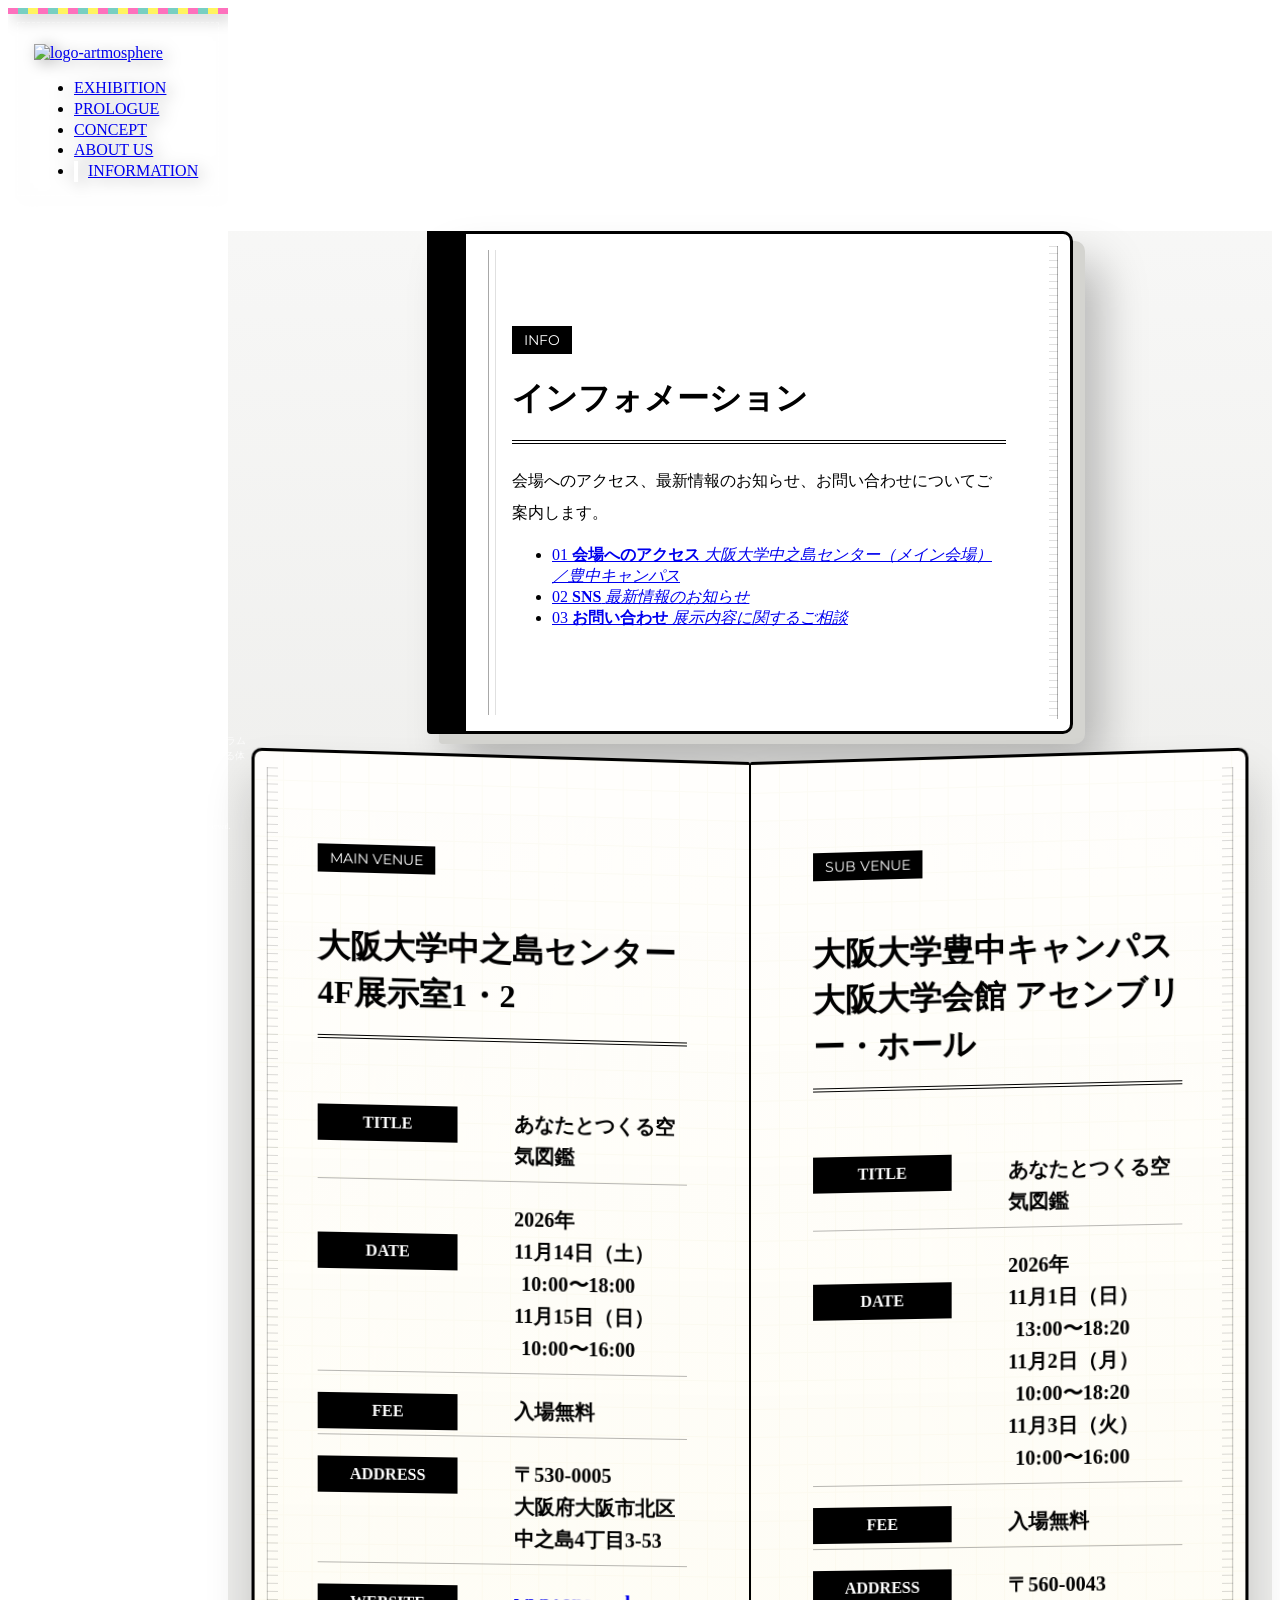
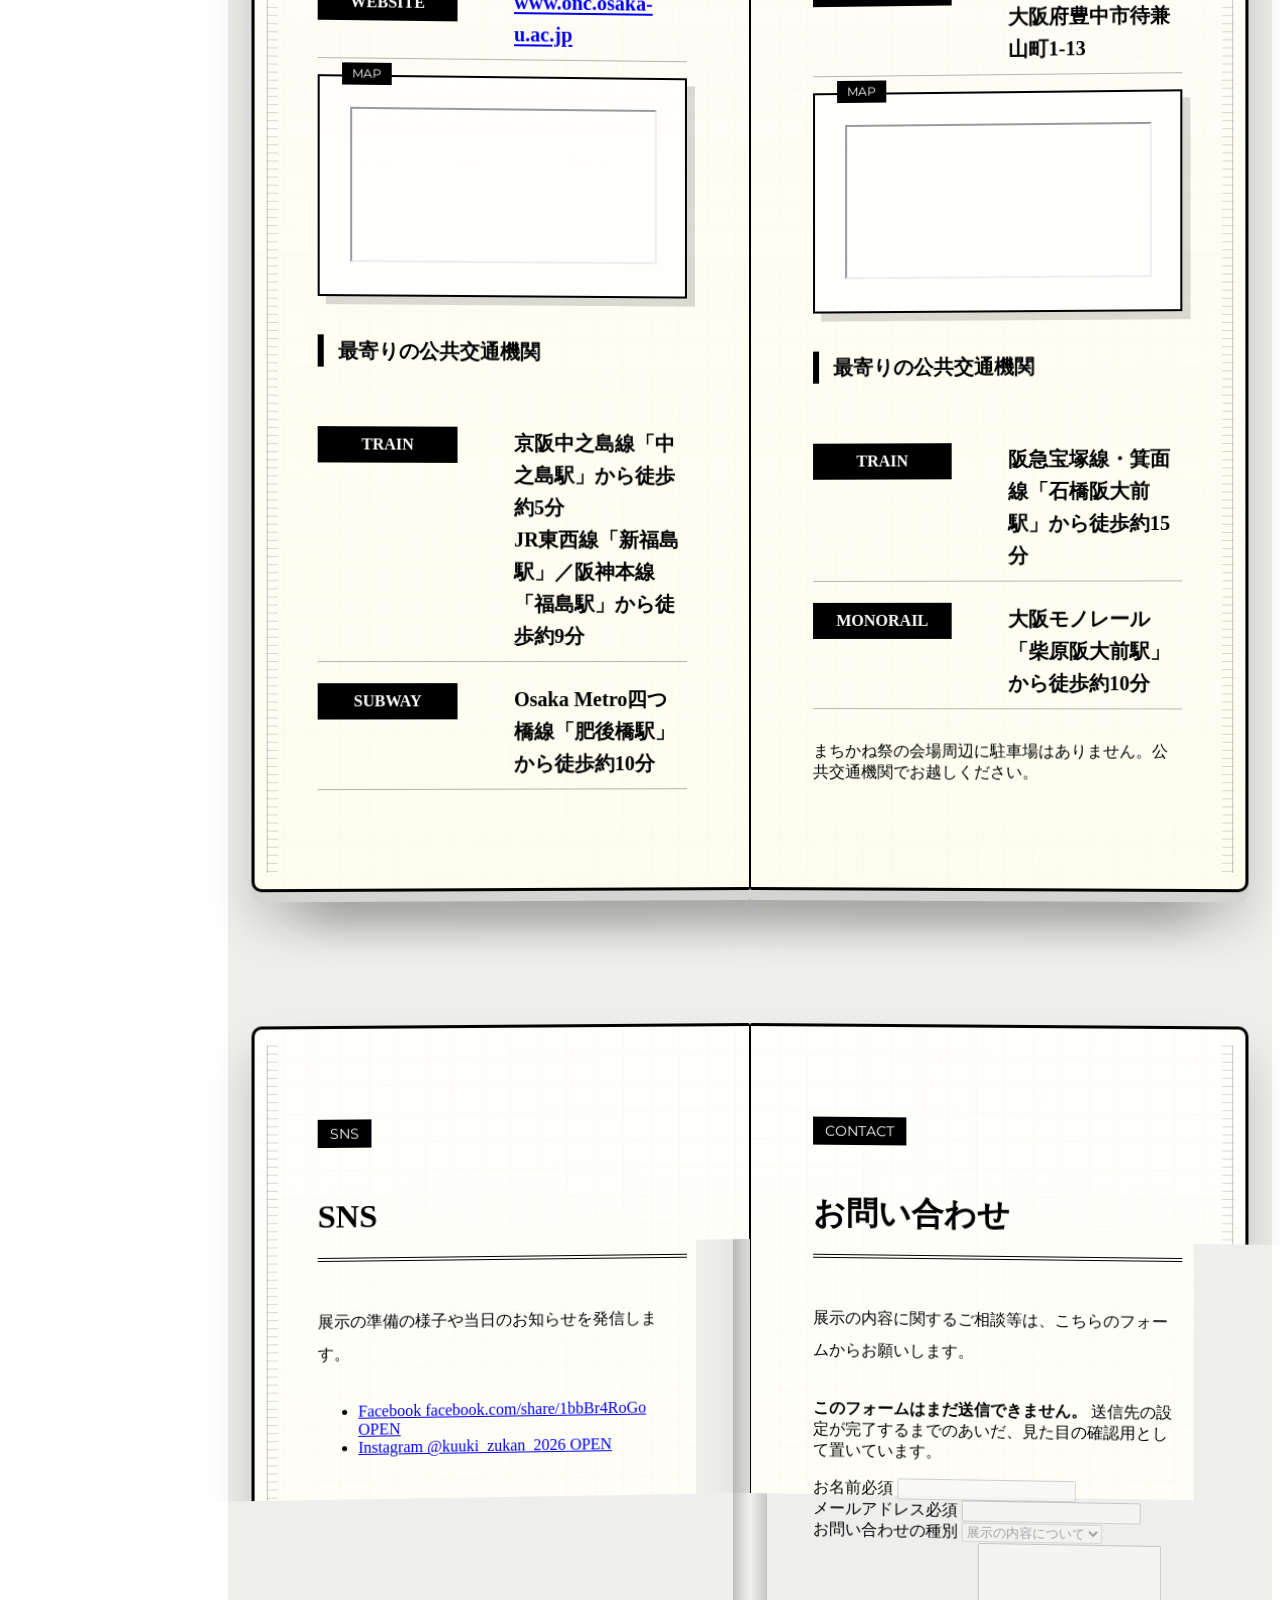
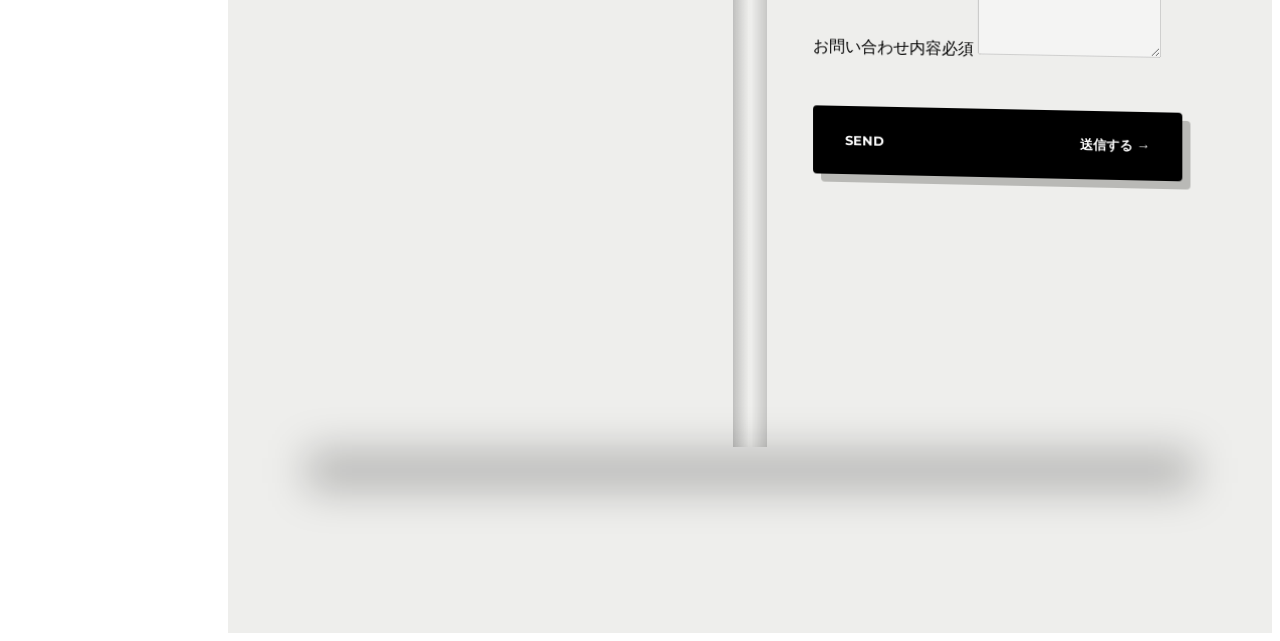
==== info.html @ 4d1f0ad1 "Update exhibition info and responsive layout" ====
<!DOCTYPE html>

<html>

    <head>
        <meta charset = "UTF-8">
        <title> あなたとつくる空気図鑑-インフォメーション-</title>
        <meta name = "description" content = "グループ型企画支援『「空気」を観る体験の創造』で開催する展示会「あなたとつくる空気図鑑」告知用HPのインフォメーションページです。会場へのアクセス、SNS、お問い合わせをご案内します。">
        <meta name = "viewport" content = "width=device-width">
        <link href = "./css/common.css" rel = "stylesheet">
        <link href = "./css/book.css" rel = "stylesheet">
        <link href = "./css/info.css" rel = "stylesheet">
        <link rel = "preconnect" href = "https://fonts.googleapis.com">
        <link rel = "preconnect" href = "https://fonts.gstatic.com" crossorigin>
        <link href = "https://fonts.googleapis.com/css2?family=Montserrat:wght@700&display=swap" rel = "stylesheet">
    </head>

    <body>
        <header class = "header">
            <div class = "header-inner">
                <a class = "header-logo" href = "./index.html">
                    <img src = "./images/common/logo.png" alt = "logo-artmosphere">
                </a>
                <div class = "header-menu">
                    <nav class = "menu">
                        <ul>
                            <li><a href = "./index.html#exhibition">EXHIBITION</a></li>
                            <li><a href = "./index.html#prologue">PROLOGUE</a></li>
                            <li><a href = "./index.html#concept">CONCEPT</a></li>
                            <li><a href = "./index.html#about">ABOUT US</a></li>
                            <li><a href = "./info.html" aria-current = "page">INFORMATION</a></li>
                        </ul>
                    </nav>
                </div>
            </div>
        </header>
        <main class = "main has-open-book">
            <div class = "info-cover" id = "info">
                <div class = "book-page info-cover-page">
                    <p class = "page-label">INFO</p>
                    <h1 class = "book-heading">インフォメーション</h1>
                    <p class = "book-text">会場へのアクセス、最新情報のお知らせ、お問い合わせについてご案内します。</p>
                    <ul class = "info-index">
                        <li>
                            <a href = "#venue-nakanoshima">
                                <span class = "info-index-label">01</span>
                                <strong>会場へのアクセス</strong>
                                <em>大阪大学中之島センター（メイン会場）／豊中キャンパス</em>
                            </a>
                        </li>
                        <li>
                            <a href = "#sns">
                                <span class = "info-index-label">02</span>
                                <strong>SNS</strong>
                                <em>最新情報のお知らせ</em>
                            </a>
                        </li>
                        <li>
                            <a href = "#contact">
                                <span class = "info-index-label">03</span>
                                <strong>お問い合わせ</strong>
                                <em>展示内容に関するご相談</em>
                            </a>
                        </li>
                    </ul>
                </div>
            </div>
            <section class = "open-book-sequence info-book" aria-label = "展示会のインフォメーション">
                <article class = "book-spread venue-spread">
                    <div class = "spread-page spread-page-left venue-page" id = "venue-nakanoshima">
                        <p class = "page-label">MAIN VENUE</p>
                        <h3 class = "book-heading">大阪大学中之島センター 4F展示室1・2</h3>
                        <dl class = "spec-list spec-list-wide">
                            <div>
                                <dt>TITLE</dt>
                                <dd>あなたとつくる空気図鑑</dd>
                            </div>
                            <div>
                                <dt>DATE</dt>
                                <dd><span class = "date-label">2026年<br>11月14日（土）</span><span class = "date-time">10:00〜18:00</span><br>
                                    <span class = "date-label">11月15日（日）</span><span class = "date-time">10:00〜16:00</span></dd>
                            </div>
                            <div>
                                <dt>FEE</dt>
                                <dd>入場無料</dd>
                            </div>
                            <div>
                                <dt>ADDRESS</dt>
                                <dd>〒530-0005<br>大阪府大阪市北区中之島4丁目3-53</dd>
                            </div>
                            <div>
                                <dt>WEBSITE</dt>
                                <dd><a class = "text-link" href = "https://www.onc.osaka-u.ac.jp" target = "_blank" rel = "noopener noreferrer">www.onc.osaka-u.ac.jp</a></dd>
                            </div>
                        </dl>
                        <div class = "book-card access-map" data-tag = "MAP">
                            <iframe
                                src = "https://www.google.com/maps?q=%E5%A4%A7%E9%98%AA%E5%A4%A7%E5%AD%A6%E4%B8%AD%E4%B9%8B%E5%B3%B6%E3%82%BB%E3%83%B3%E3%82%BF%E3%83%BC&output=embed"
                                title = "大阪大学中之島センターの地図"
                                loading = "lazy"
                                referrerpolicy = "no-referrer-when-downgrade"
                                allowfullscreen>
                            </iframe>
                        </div>
                        <h4 class = "book-subheading">最寄りの公共交通機関</h4>
                        <dl class = "spec-list spec-list-wide">
                            <div>
                                <dt>TRAIN</dt>
                                <dd>京阪中之島線「中之島駅」から徒歩約5分<br>
                                    JR東西線「新福島駅」／阪神本線「福島駅」から徒歩約9分</dd>
                            </div>
                            <div>
                                <dt>SUBWAY</dt>
                                <dd>Osaka Metro四つ橋線「肥後橋駅」から徒歩約10分</dd>
                            </div>
                        </dl>
                    </div>

                    <div class = "spread-page spread-page-right venue-page" id = "venue-toyonaka">
                        <p class = "page-label">SUB VENUE</p>
                        <h3 class = "book-heading">大阪大学豊中キャンパス 大阪大学会館 アセンブリー・ホール</h3>
                        <dl class = "spec-list spec-list-wide">
                            <div>
                                <dt>TITLE</dt>
                                <dd>あなたとつくる空気図鑑</dd>
                            </div>
                            <div>
                                <dt>DATE</dt>
                                <dd><span class = "date-label">2026年 <br> 11月1日（日）</span><span class = "date-time">13:00〜18:20</span><br>
                                    <span class = "date-label">11月2日（月）</span><span class = "date-time">10:00〜18:20</span><br>
                                    <span class = "date-label">11月3日（火）</span><span class = "date-time">10:00〜16:00</span></dd>
                            </div>
                            <div>
                                <dt>FEE</dt>
                                <dd>入場無料</dd>
                            </div>
                            <div>
                                <dt>ADDRESS</dt>
                                <dd>〒560-0043<br>大阪府豊中市待兼山町1-13</dd>
                            </div>
                        </dl>
                        <div class = "book-card access-map" data-tag = "MAP">
                            <iframe
                                src = "https://www.google.com/maps?q=%E5%A4%A7%E9%98%AA%E5%A4%A7%E5%AD%A6%E4%BC%9A%E9%A4%A8&ll=34.8066827,135.4523604&z=21&output=embed"
                                title = "大阪大学会館の地図"
                                loading = "lazy"
                                referrerpolicy = "no-referrer-when-downgrade"
                                allowfullscreen>
                            </iframe>
                        </div>
                        <h4 class = "book-subheading">最寄りの公共交通機関</h4>
                        <dl class = "spec-list spec-list-wide">
                            <div>
                                <dt>TRAIN</dt>
                                <dd>阪急宝塚線・箕面線「石橋阪大前駅」から徒歩約15分</dd>
                            </div>
                            <div>
                                <dt>MONORAIL</dt>
                                <dd>大阪モノレール「柴原阪大前駅」から徒歩約10分</dd>
                            </div>
                        </dl>
                        <p class = "access-note">まちかね祭の会場周辺に駐車場はありません。公共交通機関でお越しください。</p>
                    </div>
                </article>

                <article class = "book-spread contact-spread">
                    <div class = "spread-page spread-page-left" id = "sns">
                        <p class = "page-label">SNS</p>
                        <h2 class = "book-heading">SNS</h2>
                        <p class = "book-text">展示の準備の様子や当日のお知らせを発信します。</p>
                        <ul class = "sns-list">
                            <li>
                                <a class = "sns-card" href = "https://www.facebook.com/share/1bbBr4RoGo/?mibextid=wwXIfr" target = "_blank" rel = "noopener noreferrer">
                                    <span class = "sns-card-name">Facebook</span>
                                    <span class = "sns-card-handle">facebook.com/share/1bbBr4RoGo</span>
                                    <span class = "sns-card-state">OPEN</span>
                                </a>
                            </li>
                            <li>
                                <a class = "sns-card" href = "https://www.instagram.com/kuuki_zukan_2026?igsi=MXE4MHdqaWxiYTlwOA==" target = "_blank" rel = "noopener noreferrer">
                                    <span class = "sns-card-name">Instagram</span>
                                    <span class = "sns-card-handle">@kuuki_zukan_2026</span>
                                    <span class = "sns-card-state">OPEN</span>
                                </a>
                            </li>
                        </ul>
                    </div>

                    <div class = "spread-page spread-page-right" id = "contact">
                        <p class = "page-label">CONTACT</p>
                        <h2 class = "book-heading">お問い合わせ</h2>
                        <p class = "book-text">展示の内容に関するご相談等は、こちらのフォームからお願いします。</p>

                        <!-- TODO: 送信先が決まったら
                             (1) <form> に action="送信先URL" method="post" を追加
                             (2) 下の .form-notice と button の disabled を削除
                             Google フォーム／Formspree などの外部サービスを使えば、
                             サーバーを用意しなくても送信できるようになります。 -->
                        <p class = "form-notice">
                            <strong>このフォームはまだ送信できません。</strong>
                            送信先の設定が完了するまでのあいだ、見た目の確認用として置いています。
                        </p>

                        <form class = "contact-form">
                            <div class = "form-row">
                                <label for = "contact-name">お名前<span class = "form-required">必須</span></label>
                                <input id = "contact-name" name = "name" type = "text" autocomplete = "name" required disabled>
                            </div>
                            <div class = "form-row">
                                <label for = "contact-email">メールアドレス<span class = "form-required">必須</span></label>
                                <input id = "contact-email" name = "email" type = "email" autocomplete = "email" required disabled>
                            </div>
                            <div class = "form-row">
                                <label for = "contact-topic">お問い合わせの種別</label>
                                <select id = "contact-topic" name = "topic" disabled>
                                    <option value = "exhibition">展示の内容について</option>
                                    <option value = "press">取材・掲載について</option>
                                    <option value = "other">その他</option>
                                </select>
                            </div>
                            <div class = "form-row">
                                <label for = "contact-body">お問い合わせ内容<span class = "form-required">必須</span></label>
                                <textarea id = "contact-body" name = "body" rows = "7" required disabled></textarea>
                            </div>
                            <button class = "stamp-link form-submit" type = "submit" disabled>
                                <span>SEND</span>
                                <strong>送信する</strong>
                            </button>
                        </form>
                    </div>
                </article>
            </section>
        </main>
        <footer class = "footer">
            <p class = "footer-about-us">主催：<br>大阪大学超域イノベーション博士課程プログラム2026年度グループ型企画支援『「空気」を観る体験の創造』<br>共催：<br>大阪大学中之島芸術センター</p>
            <p class = "copyright"><small>Copyright &copy; 2026 あなたとつくる空気図鑑 All rights reserved.</small></p>
        </footer>
    </body>

</html>
---- css/book.css ----
@charset "utf-8";

/* ==========================================================
   book.css — サイト共通レイアウト・デザインシステム

   「本を1ページずつめくる」というトップページの世界観を
   全ページで共有するための土台。

   読み込み順は必ず   common.css → book.css → 各ページ個別CSS
   （個別CSSでここの値を上書きできるようにするため）
   ========================================================== */

:root {
  --ink: #000000;
  --paper: #ffffff;
  --shade: #d4d4d0;
  --shade-strong: #b9b9b6;
  --sidebar-width: 220px;
  /* 栞の切り欠き（V字）の深さと、栞の先端を床から浮かせる高さ */
  --ribbon-notch: 26px;
  --ribbon-gap: 20px;
}

/* ==========================================================
   1. header — 左端に垂れ下がる「栞」に変換

   上辺は本の天から出ているので切らず、下端だけ栞特有の V字に切る。
   clip-path は box-shadow も切り落とすため、影は
   形に追従する filter: drop-shadow() で付ける。
   ========================================================== */

.header {
  top: 0;
  right: auto;
  bottom: var(--ribbon-gap);
  width: var(--sidebar-width);
  clip-path: polygon(
    0 0,
    100% 0,
    100% 100%,
    50% calc(100% - var(--ribbon-notch)),
    0 100%
  );
  filter: drop-shadow(5px 3px 8px rgba(0, 0, 0, 0.34));
}

/* 天面のストライプ（ポスターの配色を引く） */
.header::after {
  content: "";
  position: absolute;
  top: 0;
  left: 0;
  right: 0;
  height: 6px;
  background-image: repeating-linear-gradient(
    90deg,
    #fd71bd 0 10px,
    #78cfc2 10px 20px,
    #fff45f 20px 30px
  );
}

/* 栞に刷られた破線の枠。下辺は切り欠きに掛からない位置で止める */
.header::before {
  content: "";
  position: absolute;
  top: 14px;
  right: 9px;
  bottom: calc(var(--ribbon-notch) + 12px);
  left: 9px;
  border: 1px dashed rgba(255, 255, 255, 0.3);
  pointer-events: none;
}

.header-inner {
  width: 100%;
  height: 100%;
  margin-left: 0;
  margin-right: 0;
  padding: 36px 26px;
  flex-direction: column;
  justify-content: flex-start;
  align-items: flex-start;
  gap: 44px;
}

.header-logo {
  width: 164px;
}

.header-menu,
.menu,
.menu ul {
  width: 100%;
}

.menu ul {
  flex-direction: column;
  gap: 28px;
}

.menu ul li {
  margin-left: 0;
  margin-right: 0;
}

.menu ul li a {
  display: block;
  line-height: 1.3;
}

/* 現在表示中のページを示す */
.menu ul li a[aria-current="page"] {
  padding-left: 10px;
  border-left: 4px solid var(--paper);
}

/* ==========================================================
   2. main — 本を置いた机の面
   ========================================================== */

.main {
  --book-width: min(760px, calc(100% - 88px));
  margin-left: var(--sidebar-width);
  padding-top: 0;
  padding-bottom: 56px;
  background-color: #eeeeec;
  background-image:
    linear-gradient(rgba(255, 255, 255, 0.72), rgba(238, 238, 236, 0.9)),
    url(../images/index/bg_index.png);
  background-repeat: no-repeat;
  background-position: top center;
  background-size: cover;
  background-attachment: fixed;
}

/* ==========================================================
   3. footer — サイドバー下部に溶け込ませる
   ========================================================== */

/* 栞の内側、V字の切り欠きより上に収める */
.footer {
  position: fixed;
  left: 0;
  bottom: var(--ribbon-gap);
  z-index: 11;
  width: var(--sidebar-width);
  margin-left: 0;
  padding: 0 26px calc(var(--ribbon-notch) + 12px);
  align-items: flex-start;
  color: rgba(255, 255, 255, 0.78);
  background-color: transparent;
  text-align: left;
}

.footer-about-us {
  margin-top: 0;
  font-size: 9.5px;
  line-height: 1.55;
}

.copyright {
  margin-top: 12px;
  font-size: 9px;
  line-height: 1.5;
}

/* ==========================================================
   4. .book-page — 本の1ページを表す基本パネル
      左に背表紙、右に紙の重なり、下に影。
      縦に並べると1冊の本に見えるよう -3px で継いでいく。
   ========================================================== */

.book-page {
  width: var(--book-width);
  margin: -3px auto 0;
  padding: 78px 64px 86px 82px;
  position: relative;
  background-color: var(--paper);
  background-image:
    linear-gradient(90deg, var(--ink) 0 36px, rgba(255, 255, 255, 0.82) 36px 52px, transparent 52px),
    linear-gradient(rgba(255, 255, 255, 0.78), rgba(255, 255, 255, 0.84)),
    url(../images/index/bg_index.png);
  background-repeat: no-repeat;
  background-position: left top, center, center;
  background-size: auto, cover, cover;
  border: 3px solid var(--ink);
  border-radius: 0 10px 10px 4px;
  box-shadow:
    12px 10px 0 var(--shade),
    28px 32px 46px rgba(0, 0, 0, 0.26);
}

/* 背表紙側の折り目 */
.book-page::before {
  content: "";
  position: absolute;
  top: 16px;
  bottom: 16px;
  left: 58px;
  width: 1px;
  background-color: rgba(0, 0, 0, 0.34);
  box-shadow: 7px 0 0 rgba(0, 0, 0, 0.12);
}

/* 小口（右端の紙の重なり） */
.book-page::after {
  content: "";
  position: absolute;
  top: 12px;
  right: 12px;
  bottom: 12px;
  width: 8px;
  border-right: 1px solid rgba(0, 0, 0, 0.3);
  background-image: repeating-linear-gradient(
    to bottom,
    rgba(0, 0, 0, 0.12) 0,
    rgba(0, 0, 0, 0.12) 1px,
    transparent 1px,
    transparent 7px
  );
}

/* 中身を背表紙・小口より前面に */
.book-page > * {
  position: relative;
  z-index: 1;
}

/* ==========================================================
   5. .book-spread — 開いた本の見開き
      1ページは表紙と同じ幅・高さの基準にし、見開き全体は2ページ分。
   ========================================================== */

@media (min-width: 901px) {
  .main.has-open-book {
    --book-width: min(760px, calc((100vw - var(--sidebar-width) - 72px) / 2));
  }
}

.open-book-sequence {
  padding: 28px 24px 118px;
  display: grid;
  gap: 132px;
  perspective: 1800px;
}

.book-spread {
  width: fit-content;
  min-height: max(640px, calc(100svh - 28px));
  margin: 0 auto;
  position: relative;
  display: grid;
  grid-template-columns: var(--book-width) var(--book-width);
  transform-style: preserve-3d;
}

/* 綴じ目 */
.book-spread::before {
  content: "";
  position: absolute;
  top: 12px;
  bottom: 12px;
  left: 50%;
  z-index: 3;
  width: 34px;
  pointer-events: none;
  background-image:
    linear-gradient(to right, rgba(0, 0, 0, 0.2), transparent 46%),
    linear-gradient(to left, rgba(0, 0, 0, 0.16), transparent 46%),
    linear-gradient(to right, rgba(255, 255, 255, 0.1), transparent 50%);
  transform: translateX(-50%);
}

/* 本全体の落ち影 */
.book-spread::after {
  content: "";
  position: absolute;
  right: 22px;
  bottom: -28px;
  left: 22px;
  z-index: -1;
  height: 34px;
  background-color: rgba(0, 0, 0, 0.28);
  filter: blur(22px);
  transform: scaleX(0.94);
}

.spread-page {
  min-height: max(640px, calc(100svh - 28px));
  padding: 76px 62px 82px;
  position: relative;
  overflow: hidden;
  display: flex;
  flex-direction: column;
  background-color: var(--spread-paper, #fdfcef);
  background-image:
    linear-gradient(rgba(255, 255, 255, 0.8), rgba(253, 252, 239, 0.86)),
    linear-gradient(to right, var(--spread-grid, #f1eac6) 1px, transparent 1px),
    linear-gradient(to bottom, var(--spread-grid, #f1eac6) 1px, transparent 1px);
  background-size: 100% 100%, 28px 28px, 28px 28px;
  border: 3px solid var(--ink);
  box-shadow:
    0 10px 0 var(--shade),
    0 30px 46px rgba(0, 0, 0, 0.18);
}

.spread-page > * {
  position: relative;
  z-index: 1;
}

.spread-page-left {
  border-right-width: 1px;
  border-radius: 10px 2px 2px 10px;
  transform-origin: right center;
  transform: rotateY(2deg);
}

.spread-page-right {
  border-left-width: 1px;
  border-radius: 2px 10px 10px 2px;
  transform-origin: left center;
  transform: rotateY(-2deg);
}

.spread-page-left::after,
.spread-page-right::after {
  content: "";
  position: absolute;
  top: 16px;
  bottom: 16px;
  z-index: 0;
  width: 10px;
  pointer-events: none;
  background-image: repeating-linear-gradient(
    to bottom,
    rgba(0, 0, 0, 0.14) 0,
    rgba(0, 0, 0, 0.14) 1px,
    transparent 1px,
    transparent 8px
  );
}

.spread-page-left::after {
  left: 12px;
  border-left: 1px solid rgba(0, 0, 0, 0.22);
}

.spread-page-right::after {
  right: 12px;
  border-right: 1px solid rgba(0, 0, 0, 0.22);
}

@media (max-width: 1100px) {
  .book-spread {
    width: fit-content;
  }

  .spread-page {
    padding: 54px 38px 62px;
  }
}

@media (max-width: 900px) {
  .open-book-sequence {
    padding-top: 72px;
    gap: 88px;
  }

  .book-spread {
    width: var(--book-width);
    min-height: auto;
    grid-template-columns: minmax(0, 1fr);
  }

  .book-spread::before {
    display: none;
  }

  .spread-page {
    min-height: auto;
    padding: 44px 28px 54px;
    transform: none;
  }

  .spread-page-left {
    border-right-width: 3px;
    border-bottom-width: 1px;
    border-radius: 10px 10px 2px 2px;
  }

  .spread-page-right {
    border-top-width: 1px;
    border-left-width: 3px;
    border-radius: 2px 2px 10px 10px;
  }

  .spread-page-left::after,
  .spread-page-right::after {
    display: none;
  }
}

@media (max-width: 700px) {
  .open-book-sequence {
    padding: 58px 10px 76px;
    gap: 62px;
  }

  .book-spread {
    width: calc(100% - 20px);
  }

  .spread-page {
    padding: 46px 24px 52px 32px;
    box-shadow:
      8px 8px 0 var(--shade),
      18px 24px 34px rgba(0, 0, 0, 0.22);
  }
}

@media (max-width: 520px) {
  .open-book-sequence {
    padding-right: 6px;
    padding-left: 6px;
  }

  .book-spread {
    width: calc(100% - 10px);
  }

  .spread-page {
    padding: 42px 18px 48px 24px;
  }
}

/* ==========================================================
   6. ページ内で使い回す部品
   ========================================================== */

/* 黒帯の小ラベル（ENTRY 02 / CONCEPT など） */
.page-label {
  width: fit-content;
  margin-bottom: 18px;
  padding: 7px 12px;
  color: var(--paper);
  background-color: var(--ink);
  font-family: 'Montserrat', sans-serif;
  font-size: 14px;
  line-height: 1;
}

/* 二重罫線の大見出し */
.book-heading {
  padding-bottom: 18px;
  font-size: 32px;
  line-height: 1.45;
  border-bottom: 4px double var(--ink);
}

/* 中見出し */
.book-subheading {
  margin-top: 38px;
  padding-left: 14px;
  font-size: 20px;
  line-height: 1.6;
  border-left: 6px solid var(--ink);
}

/* 本文 */
.book-text {
  margin-top: 18px;
  line-height: 2;
}

/* 図鑑の「標本カード」風の白パネル。data-tag で見出しタグを付けられる */
.book-card {
  padding: 30px 30px 28px;
  position: relative;
  background-color: rgba(255, 255, 255, 0.82);
  border: 2px solid var(--ink);
  box-shadow: 8px 8px 0 rgba(0, 0, 0, 0.14);
}

.book-card[data-tag]::before {
  content: attr(data-tag);
  position: absolute;
  top: -14px;
  left: 22px;
  padding: 5px 10px;
  color: var(--paper);
  background-color: var(--ink);
  font-family: 'Montserrat', sans-serif;
  font-size: 12px;
  line-height: 1;
}

/* 本文中のリンク */
.text-link {
  text-decoration: underline;
  text-underline-offset: 3px;
  overflow-wrap: anywhere;
  transition: opacity 200ms ease;
}

.text-link:hover {
  opacity: 0.6;
}

/* 引用（図鑑の余白に書き添えた一節のイメージ） */
.book-quote {
  margin-top: 32px;
  padding: 26px 28px 24px 34px;
  background-color: rgba(255, 255, 255, 0.72);
  border-left: 6px solid var(--ink);
}

.book-quote p {
  font-size: 19px;
  line-height: 1.9;
  font-weight: bold;
}

.book-quote cite {
  margin-top: 14px;
  display: block;
  font-size: 13px;
  font-style: normal;
  color: rgba(0, 0, 0, 0.62);
}

/* 黒地のリンクボタン（ハードシャドウ付き） */
.stamp-link {
  width: 100%;
  margin: 48px 0 0;
  padding: 22px 30px;
  display: flex;
  justify-content: space-between;
  align-items: center;
  gap: 18px;
  color: var(--paper);
  background-color: var(--ink);
  border: 2px solid var(--ink);
  border-radius: 4px;
  box-shadow: 8px 8px 0 var(--shade-strong);
  transition: transform 300ms ease, box-shadow 300ms ease;
}

.stamp-link span {
  font-family: 'Montserrat', sans-serif;
  font-weight: bold;
  flex-shrink: 0;
}

.stamp-link strong {
  min-width: 0;
  line-height: 1.5;
}

.stamp-link strong::after {
  content: ' →';
}

.stamp-link:hover {
  transform: translateY(-6px);
  box-shadow: 12px 14px 0 var(--shade-strong);
}

/* 黒ラベル + 値 の定義リスト（日時・会場など） */
.spec-list {
  margin-top: 24px;
  display: grid;
  gap: 12px;
}

/* minmax(0, 1fr) にしないと、URL のような分割できない長い文字列で
   列が min-content まで広がり、画面から溢れる */
.spec-list div {
  display: grid;
  grid-template-columns: 82px minmax(0, 1fr);
  align-items: baseline;
  border-bottom: 1px solid rgba(0, 0, 0, 0.28);
}

/* 「モノレール」のようにラベルが長い場合の幅広版 */
.spec-list-wide div {
  grid-template-columns: 138px minmax(0, 1fr);
}

.spec-list dt {
  padding: 9px 10px;
  color: var(--paper);
  background-color: var(--ink);
  font-weight: bold;
  text-align: center;
}

.spec-list dd {
  padding: 9px 0 9px 16px;
  font-size: 20px;
  line-height: 1.6;
  font-weight: bold;
  overflow-wrap: break-word;
}

.date-label {
  display: inline-block;
  white-space: nowrap;
}

.date-time {
  display: inline-block;
  margin-left: 0.35em;
  white-space: nowrap;
}

/* ==========================================================
   6. レスポンシブ
      index.css と同じ 900 → 520 → 700 の順で記述する。
      （700 が最後にあるため、520 以下では 700 の値が優先される）
   ========================================================== */

@media (max-width: 900px) {
  .main {
    --book-width: min(640px, calc(100% - 48px));
  }

  .book-page {
    padding: 70px 46px 76px 68px;
  }

  .stamp-link {
    flex-direction: column;
    align-items: flex-start;
    gap: 10px;
    padding: 20px 24px;
  }
}

@media (max-width: 520px) {
  .main {
    --book-width: calc(100% - 32px);
  }

  .book-page {
    padding: 52px 24px 60px 54px;
  }

  .book-heading {
    font-size: 22px;
  }

  .book-subheading {
    margin-top: 30px;
    font-size: 17px;
  }

  .book-text {
    font-size: 15px;
  }

  .book-card {
    padding: 24px 20px 22px;
  }

  .book-quote {
    margin-top: 24px;
    padding: 20px 18px 18px 22px;
  }

  .book-quote p {
    font-size: 16px;
    line-height: 1.8;
  }

  .stamp-link {
    box-shadow: 6px 6px 0 var(--shade);
  }

  .spec-list div {
    grid-template-columns: 64px minmax(0, 1fr);
  }

  .spec-list-wide div {
    grid-template-columns: 92px minmax(0, 1fr);
  }

  .spec-list dt,
  .spec-list dd {
    font-size: 14px;
  }

  .spec-list dd {
    padding-left: 10px;
  }
}

@media (max-width: 700px) {
  /* 栞が細くなるので切り欠きも浅くする。
     --sidebar-width を上書きすれば header / footer / main の
     3 か所すべてに効く（それぞれ変数を参照しているため） */
  :root {
    --sidebar-width: 82px;
    --ribbon-notch: 15px;
    --ribbon-gap: 13px;
  }

  .header::before {
    top: 10px;
    right: 6px;
    left: 6px;
  }

  .header-inner {
    padding: 28px 10px;
    align-items: center;
    gap: 34px;
  }

  .header-logo {
    width: 64px;
  }

  .menu ul {
    align-items: flex-start;
    flex-wrap: nowrap;
    gap: 22px;
  }

  .menu ul li a {
    font-size: 9px;
    line-height: 1.2;
  }

  .menu ul li a[aria-current="page"] {
    padding-left: 5px;
    border-left-width: 2px;
  }

  .main {
    --book-width: calc(100% - 20px);
  }

  .footer {
    padding: 0 10px calc(var(--ribbon-notch) + 10px);
  }

  .footer-about-us {
    display: none;
  }

  .copyright {
    margin-top: 0;
    font-size: 9px;
  }

  .copyright small {
    display: none;
  }

  .copyright::before {
    content: "© 2026\A 空気図鑑";
    white-space: pre-line;
  }

  .book-page {
    padding: 48px 18px 56px 38px;
    border-left-width: 3px;
  }

  .book-page::before {
    left: 30px;
  }

  .book-heading {
    font-size: 20px;
  }

  .page-label {
    font-size: 12px;
  }

  .spec-list {
    gap: 10px;
  }
}

/* 幅は広いが縦が短いビューポート（小型ノートなど）では、
   栞の中でナビと footer が重なるので中身を詰める。
   サイドバーが 82px に細くなる 700px 以下には適用しない。 */
@media (min-width: 701px) and (max-height: 640px) {
  .header-inner {
    padding: 22px 26px;
    gap: 22px;
  }

  .header-logo {
    width: 122px;
  }

  .menu ul {
    gap: 17px;
  }

  .menu ul li a {
    font-size: 14px;
  }

  .footer-about-us {
    display: none;
  }
}
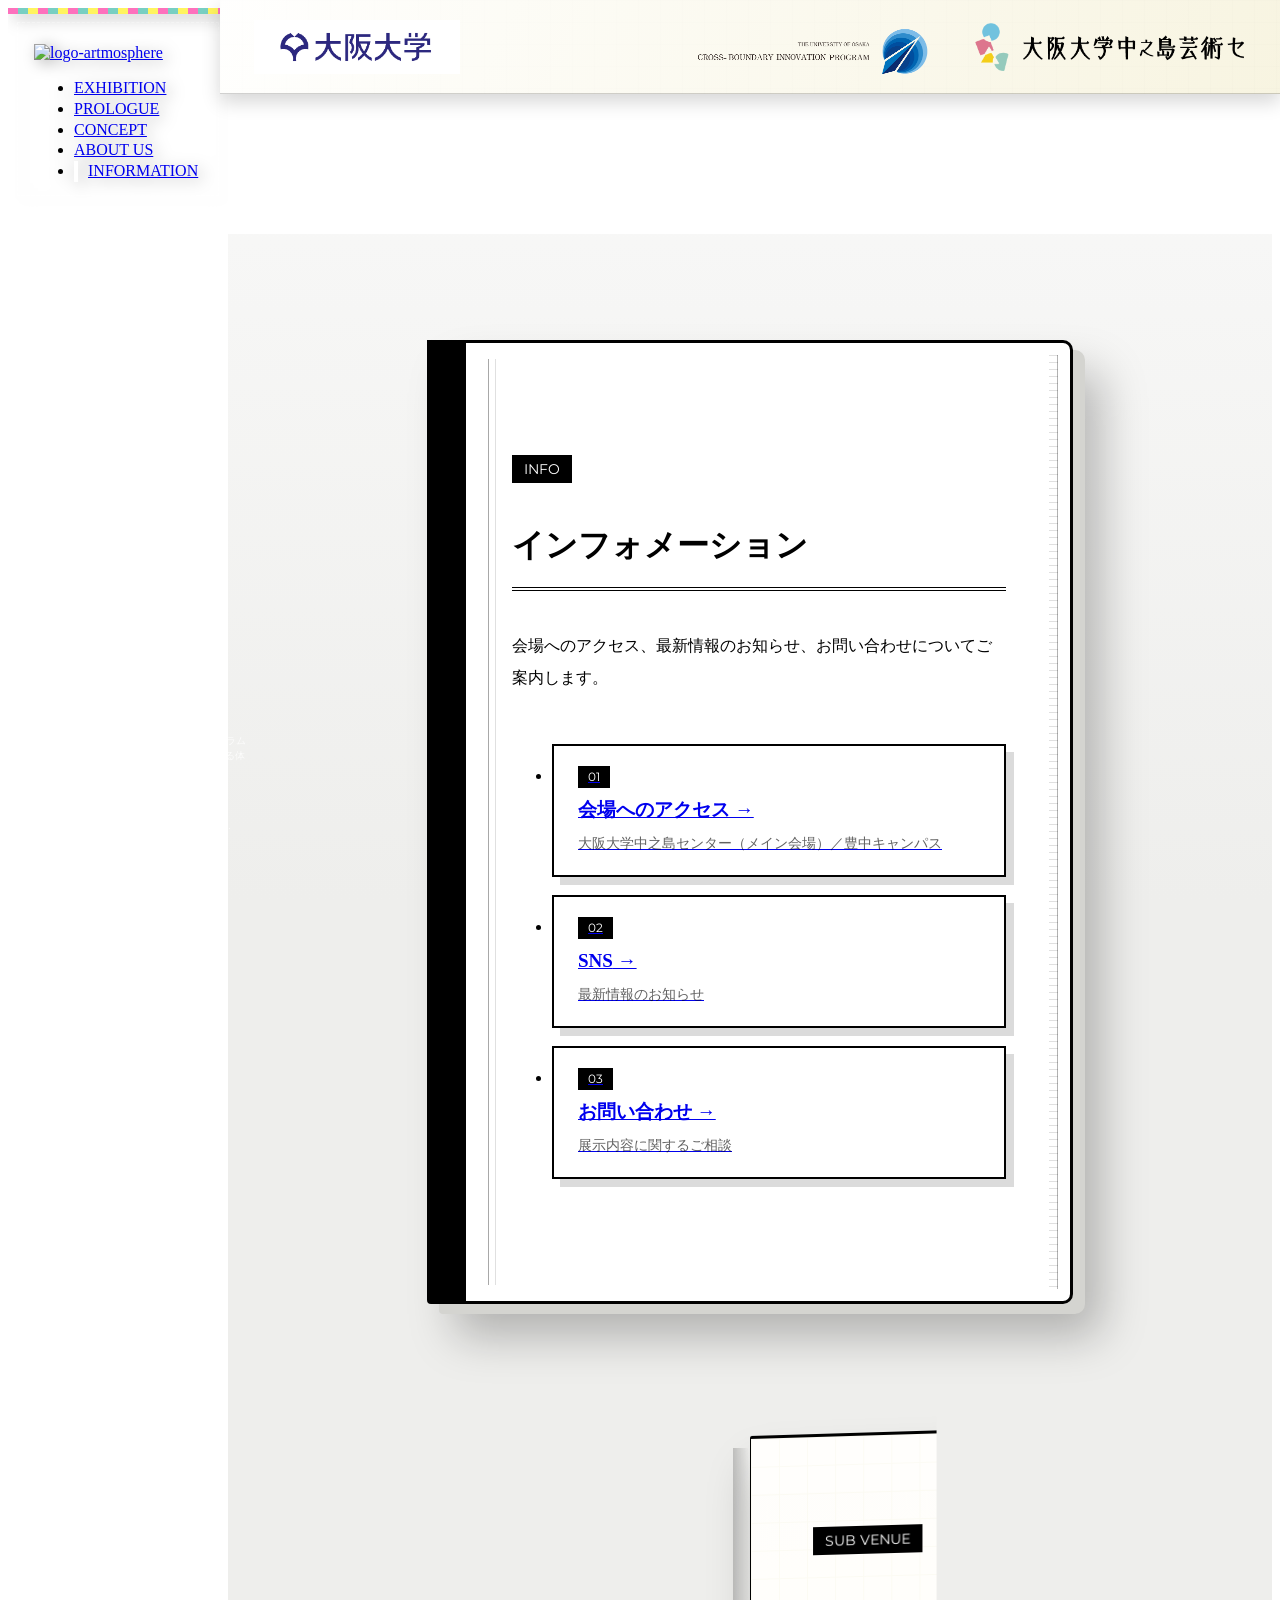
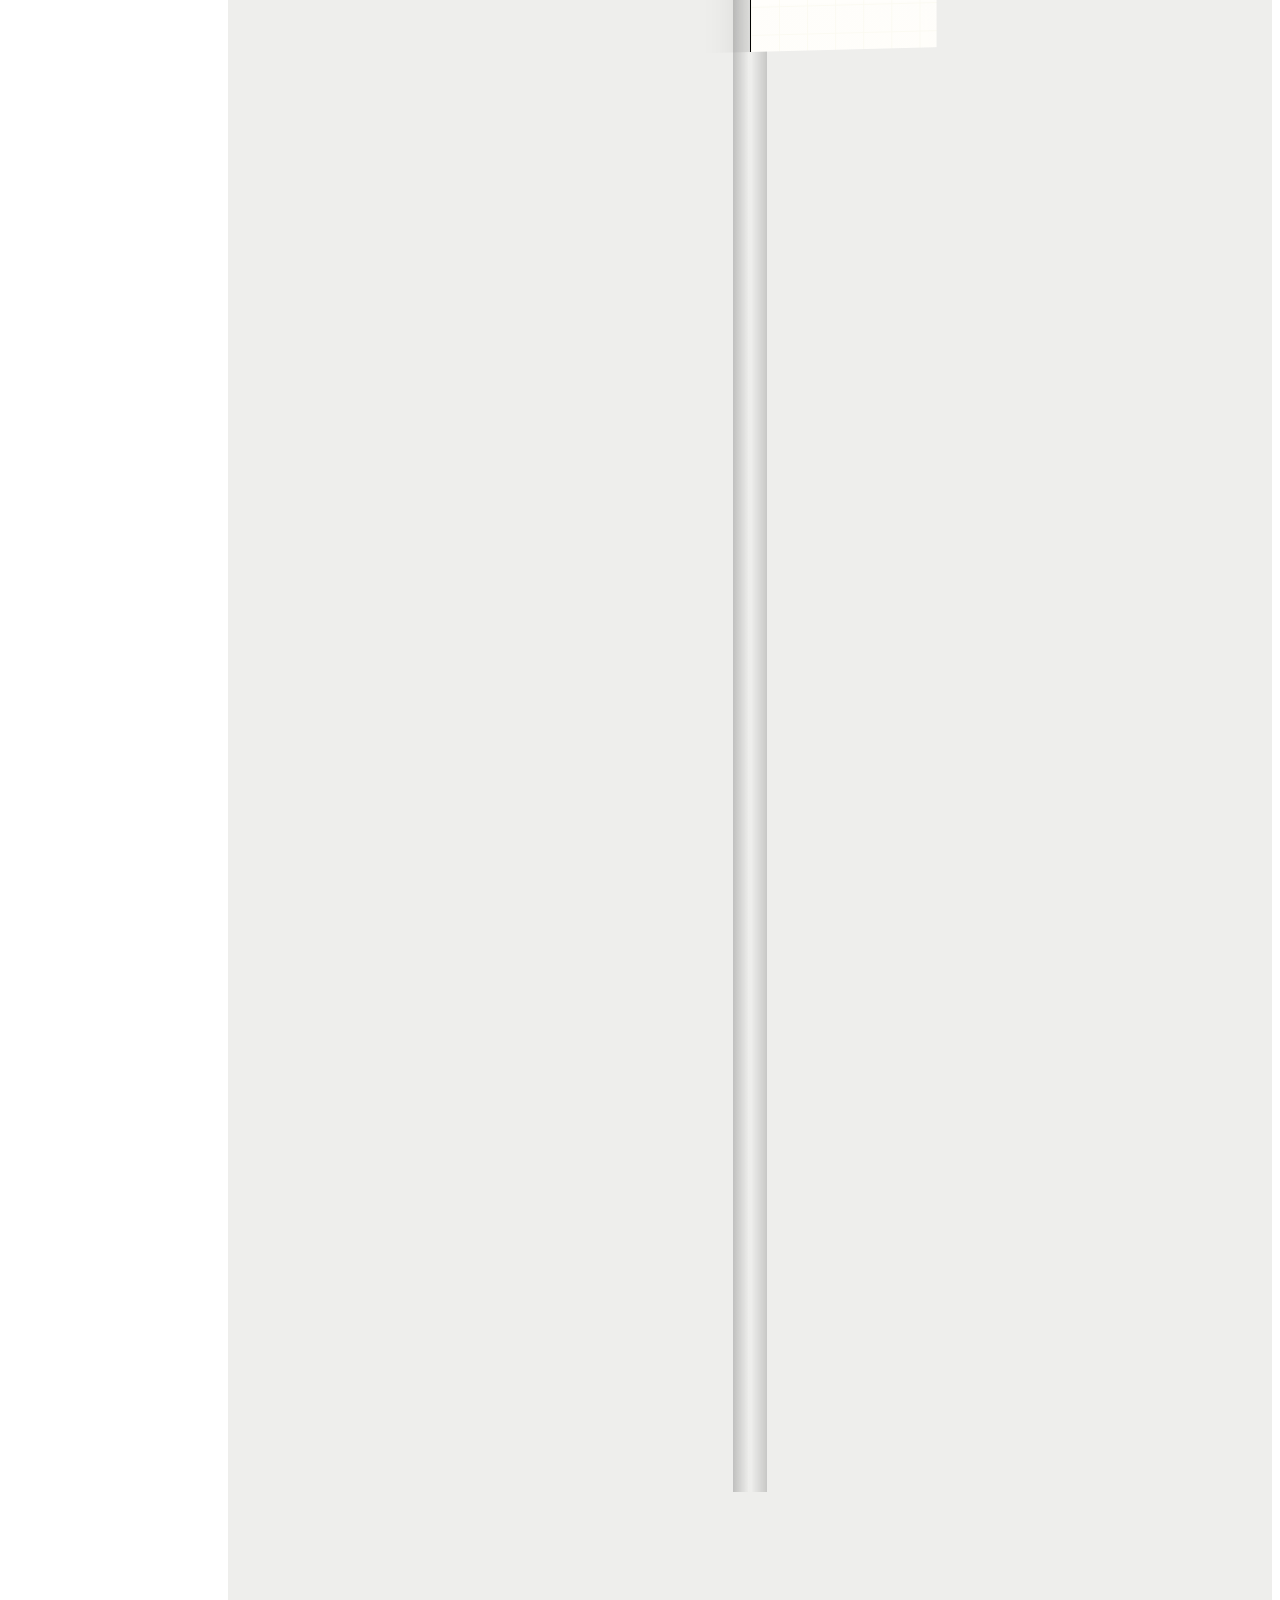
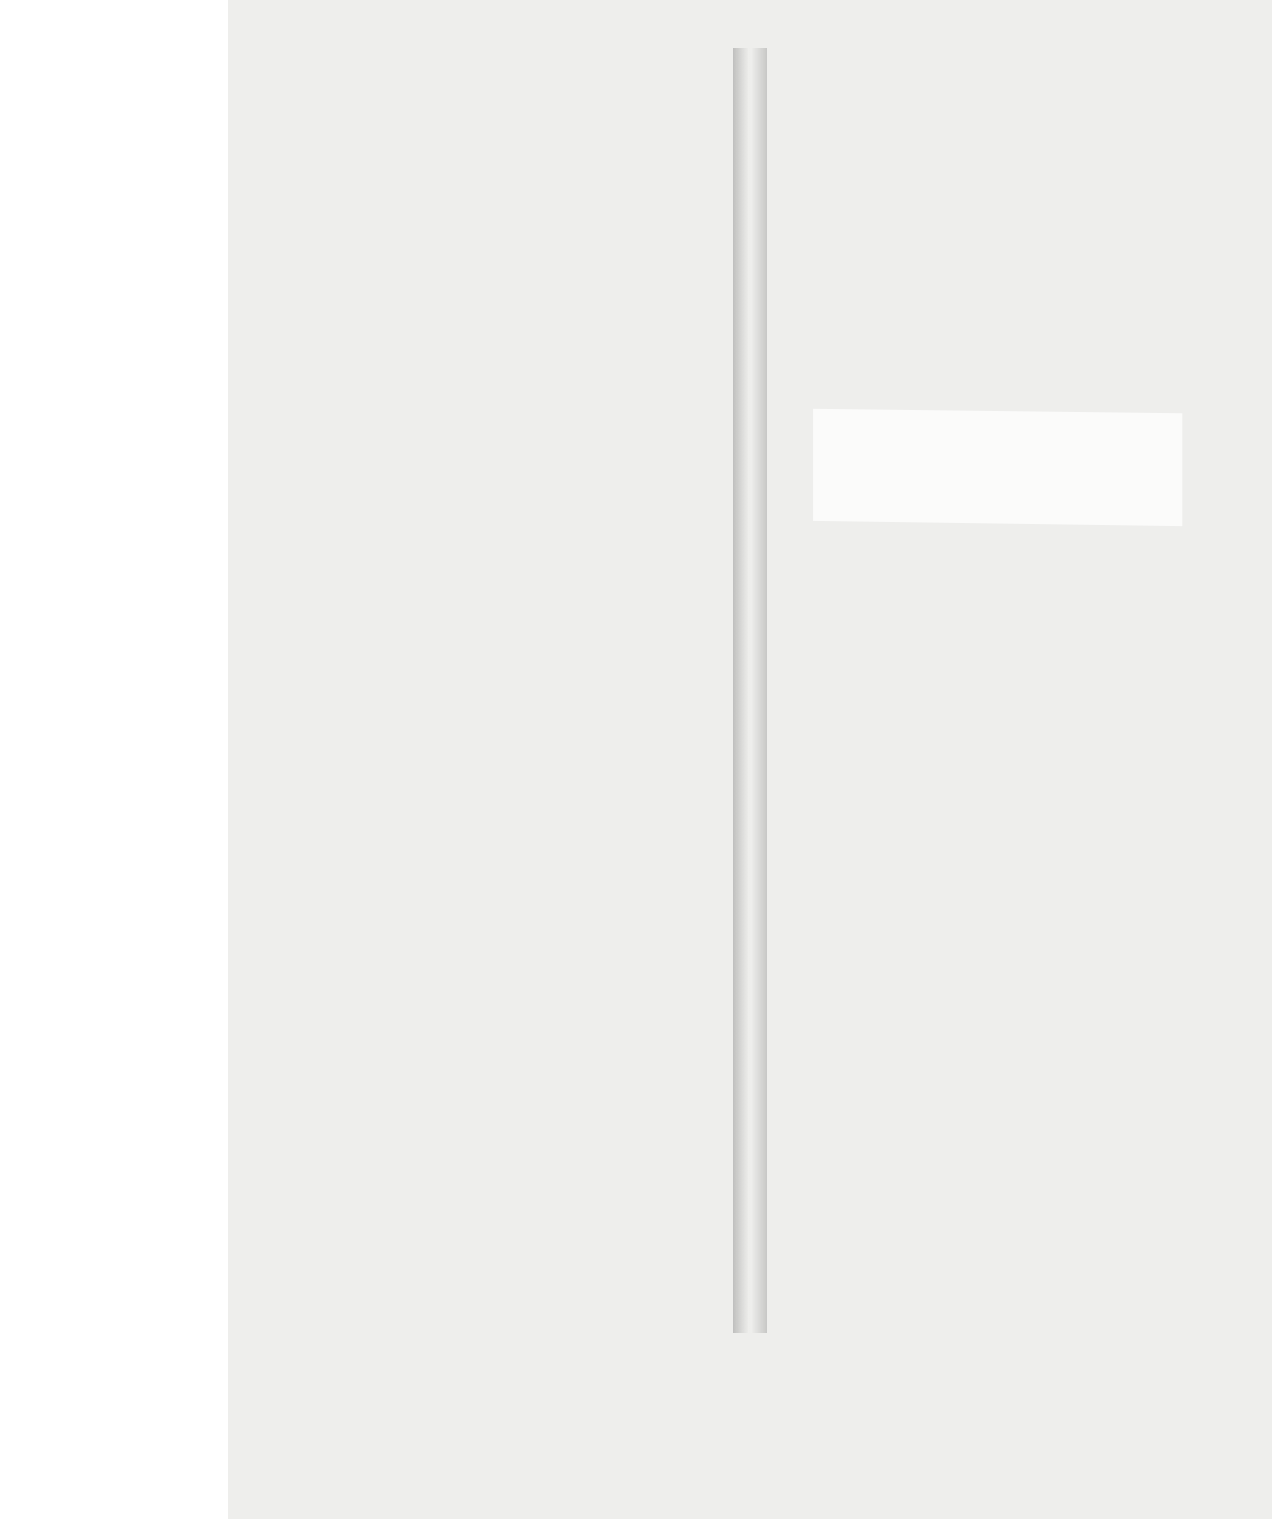
==== commit cd027417: "Update responsive navigation and footer branding" ====
--- a/info.html
+++ b/info.html
@@ -7,6 +7,7 @@
         <title> あなたとつくる空気図鑑-インフォメーション-</title>
         <meta name = "description" content = "グループ型企画支援『「空気」を観る体験の創造』で開催する展示会「あなたとつくる空気図鑑」告知用HPのインフォメーションページです。会場へのアクセス、SNS、お問い合わせをご案内します。">
         <meta name = "viewport" content = "width=device-width">
+        <script src = "./js/mobile-menu.js" defer></script>
         <link href = "./css/common.css" rel = "stylesheet">
         <link href = "./css/book.css" rel = "stylesheet">
         <link href = "./css/info.css" rel = "stylesheet">
@@ -21,7 +22,7 @@
                 <a class = "header-logo" href = "./index.html">
                     <img src = "./images/common/logo.png" alt = "logo-artmosphere">
                 </a>
-                <div class = "header-menu">
+                <div class = "header-menu" id = "site-menu">
                     <nav class = "menu">
                         <ul>
                             <li><a href = "./index.html#exhibition">EXHIBITION</a></li>
@@ -33,7 +34,21 @@
                     </nav>
                 </div>
             </div>
+            <button class = "mobile-menu-toggle" type = "button" aria-controls = "site-menu" aria-expanded = "false" aria-label = "メニューを開く">
+                <span></span>
+                <span></span>
+                <span></span>
+            </button>
         </header>
+        <div class = "site-logo-bar" aria-label = "関連団体ロゴ">
+            <div class = "site-logo-bar-inner">
+                <img class = "site-logo site-logo-osaka" src = "./images/common/J_C1_bl_RGB.jpg" alt = "大阪大学">
+                <div class = "site-logo-partners">
+                    <img class = "site-logo site-logo-cbi" src = "./images/common/02_CBI_EN_RGB.png" alt = "大阪大学超域イノベーション博士課程プログラム">
+                    <img class = "site-logo site-logo-onac" src = "./images/common/onac_logo_横並び.png" alt = "大阪大学中之島芸術センター">
+                </div>
+            </div>
+        </div>
         <main class = "main has-open-book">
             <div class = "info-cover" id = "info">
                 <div class = "book-page info-cover-page">
@@ -232,6 +247,13 @@
             </section>
         </main>
         <footer class = "footer">
+            <div class = "footer-logo-set" aria-label = "関連団体ロゴ">
+                <img class = "footer-logo footer-logo-osaka" src = "./images/common/J_C1_bl_RGB.jpg" alt = "大阪大学">
+                <div class = "footer-logo-partners">
+                    <img class = "footer-logo footer-logo-cbi" src = "./images/common/02_CBI_EN_RGB.png" alt = "大阪大学超域イノベーション博士課程プログラム">
+                    <img class = "footer-logo footer-logo-onac" src = "./images/common/onac_logo_横並び.png" alt = "大阪大学中之島芸術センター">
+                </div>
+            </div>
             <p class = "footer-about-us">主催：<br>大阪大学超域イノベーション博士課程プログラム2026年度グループ型企画支援『「空気」を観る体験の創造』<br>共催：<br>大阪大学中之島芸術センター</p>
             <p class = "copyright"><small>Copyright &copy; 2026 あなたとつくる空気図鑑 All rights reserved.</small></p>
         </footer>
--- a/css/book.css
+++ b/css/book.css
@@ -16,6 +16,7 @@
   --shade: #d4d4d0;
   --shade-strong: #b9b9b6;
   --sidebar-width: 220px;
+  --top-logo-bar-height: 78px;
   /* 栞の切り欠き（V字）の深さと、栞の先端を床から浮かせる高さ */
   --ribbon-notch: 26px;
   --ribbon-gap: 20px;
@@ -33,6 +34,7 @@
   top: 0;
   right: auto;
   bottom: var(--ribbon-gap);
+  z-index: 14;
   width: var(--sidebar-width);
   clip-path: polygon(
     0 0,
@@ -115,6 +117,79 @@
   border-left: 4px solid var(--paper);
 }
 
+.mobile-menu-toggle {
+  display: none;
+}
+
+/* ==========================================================
+   1.5. site-logo-bar — ページ上部の関連ロゴ帯
+   ========================================================== */
+
+.site-logo-bar {
+  height: var(--top-logo-bar-height);
+  padding: 8px 28px 8px 22px;
+  position: fixed;
+  top: 0;
+  right: 0;
+  left: var(--sidebar-width);
+  z-index: 8;
+  background-color: #fdfcef;
+  background-image:
+    linear-gradient(115deg, rgba(255, 255, 255, 0.92), rgba(246, 242, 221, 0.78)),
+    linear-gradient(to right, rgba(0, 0, 0, 0.04) 1px, transparent 1px),
+    linear-gradient(to bottom, rgba(0, 0, 0, 0.035) 1px, transparent 1px);
+  background-size: 100% 100%, 22px 22px, 22px 22px;
+  box-shadow:
+    inset 0 -1px 0 rgba(0, 0, 0, 0.18),
+    0 8px 18px rgba(0, 0, 0, 0.16);
+}
+
+.site-logo-bar-inner {
+  height: 100%;
+  display: flex;
+  justify-content: space-between;
+  align-items: center;
+  gap: 32px;
+}
+
+.site-logo {
+  display: block;
+  background-color: transparent;
+  object-position: center;
+}
+
+.site-logo-osaka {
+  width: 220px;
+  height: 54px;
+  padding: 6px 12px;
+  object-fit: cover;
+}
+
+.site-logo-partners {
+  min-width: 0;
+  flex: 1 1 auto;
+  display: flex;
+  justify-content: flex-end;
+  align-items: center;
+  gap: 24px;
+}
+
+.site-logo-cbi {
+  width: clamp(420px, 37vw, 540px);
+  height: 56px;
+  padding: 4px 8px;
+  object-fit: cover;
+  object-position: right center;
+}
+
+.site-logo-onac {
+  width: clamp(250px, 21vw, 310px);
+  height: 48px;
+  padding: 4px 8px;
+  object-fit: cover;
+  object-position: left center;
+}
+
 /* ==========================================================
    2. main — 本を置いた机の面
    ========================================================== */
@@ -122,7 +197,7 @@
 .main {
   --book-width: min(760px, calc(100% - 88px));
   margin-left: var(--sidebar-width);
-  padding-top: 0;
+  padding-top: var(--top-logo-bar-height);
   padding-bottom: 56px;
   background-color: #eeeeec;
   background-image:
@@ -143,7 +218,7 @@
   position: fixed;
   left: 0;
   bottom: var(--ribbon-gap);
-  z-index: 11;
+  z-index: 15;
   width: var(--sidebar-width);
   margin-left: 0;
   padding: 0 26px calc(var(--ribbon-notch) + 12px);
@@ -163,6 +238,10 @@
   margin-top: 12px;
   font-size: 9px;
   line-height: 1.5;
+}
+
+.footer-logo-set {
+  display: none;
 }
 
 /* ==========================================================
@@ -697,71 +776,228 @@
 }
 
 @media (max-width: 700px) {
-  /* 栞が細くなるので切り欠きも浅くする。
-     --sidebar-width を上書きすれば header / footer / main の
-     3 か所すべてに効く（それぞれ変数を参照しているため） */
   :root {
-    --sidebar-width: 82px;
-    --ribbon-notch: 15px;
-    --ribbon-gap: 13px;
-  }
-
+    --sidebar-width: 0px;
+    --top-logo-bar-height: 0px;
+  }
+
+  .site-logo-bar {
+    display: none;
+  }
+
+  .header {
+    position: static;
+    top: auto;
+    right: auto;
+    bottom: auto;
+    left: auto;
+    z-index: 30;
+    width: auto;
+    height: 0;
+    overflow: visible;
+    clip-path: none;
+    filter: none;
+    color: var(--ink);
+    background-color: transparent;
+    pointer-events: none;
+  }
+
+  .header::after,
   .header::before {
-    top: 10px;
-    right: 6px;
-    left: 6px;
+    display: none;
   }
 
   .header-inner {
-    padding: 28px 10px;
-    align-items: center;
-    gap: 34px;
+    max-width: none;
+    width: auto;
+    height: auto;
+    padding: 0;
+    display: block;
+    gap: 0;
+    pointer-events: none;
   }
 
   .header-logo {
-    width: 64px;
+    display: none;
+  }
+
+  .header-menu {
+    width: min(300px, calc(100vw - 36px));
+    padding: 18px;
+    position: fixed;
+    right: 18px;
+    bottom: 88px;
+    z-index: 31;
+    max-height: calc(100dvh - 122px);
+    overflow-y: auto;
+    color: var(--ink);
+    background-color: #fdfcef;
+    background-image:
+      linear-gradient(115deg, rgba(255, 255, 255, 0.95), rgba(246, 242, 221, 0.9)),
+      linear-gradient(to right, rgba(241, 220, 92, 0.24) 1px, transparent 1px),
+      linear-gradient(to bottom, rgba(241, 220, 92, 0.24) 1px, transparent 1px);
+    background-size: 100% 100%, 18px 18px, 18px 18px;
+    border: 3px solid var(--ink);
+    box-shadow:
+      7px 7px 0 #f9509f,
+      20px 22px 34px rgba(0, 0, 0, 0.24);
+    opacity: 0;
+    visibility: hidden;
+    transform: translateY(12px);
+    transition:
+      opacity 160ms ease,
+      transform 160ms ease,
+      visibility 160ms ease;
+    pointer-events: none;
+  }
+
+  body.is-menu-open .header-menu {
+    opacity: 1;
+    visibility: visible;
+    transform: translateY(0);
+    pointer-events: auto;
+  }
+
+  .mobile-menu-toggle {
+    width: 60px;
+    height: 60px;
+    position: fixed;
+    right: max(18px, env(safe-area-inset-right));
+    bottom: max(18px, env(safe-area-inset-bottom));
+    z-index: 32;
+    display: grid;
+    place-content: center;
+    gap: 5px;
+    background-color: #ffe94f;
+    border: 3px solid var(--ink);
+    border-radius: 50%;
+    box-shadow: 5px 5px 0 #f9509f;
+    cursor: pointer;
+    pointer-events: auto;
+  }
+
+  .mobile-menu-toggle span {
+    width: 24px;
+    height: 3px;
+    display: block;
+    background-color: var(--ink);
+    transition:
+      transform 160ms ease,
+      opacity 160ms ease;
+  }
+
+  body.is-menu-open .mobile-menu-toggle span:nth-child(1) {
+    transform: translateY(8px) rotate(45deg);
+  }
+
+  body.is-menu-open .mobile-menu-toggle span:nth-child(2) {
+    opacity: 0;
+  }
+
+  body.is-menu-open .mobile-menu-toggle span:nth-child(3) {
+    transform: translateY(-8px) rotate(-45deg);
   }
 
   .menu ul {
-    align-items: flex-start;
-    flex-wrap: nowrap;
-    gap: 22px;
+    display: grid;
+    gap: 10px;
   }
 
   .menu ul li a {
-    font-size: 9px;
+    padding: 12px 14px;
+    display: block;
+    color: var(--paper);
+    background-color: var(--ink);
+    font-size: 13px;
     line-height: 1.2;
+    box-shadow: 4px 4px 0 rgba(0, 0, 0, 0.16);
   }
 
   .menu ul li a[aria-current="page"] {
-    padding-left: 5px;
-    border-left-width: 2px;
+    padding-left: 14px;
+    border-left: 5px solid #f9509f;
   }
 
   .main {
     --book-width: calc(100% - 20px);
+    margin-left: 0;
+    padding-top: 0;
   }
 
   .footer {
-    padding: 0 10px calc(var(--ribbon-notch) + 10px);
+    width: auto;
+    margin-left: 0;
+    padding: 42px 22px 34px;
+    position: relative;
+    left: auto;
+    bottom: auto;
+    z-index: 1;
+    display: grid;
+    grid-template-columns: minmax(0, 1fr);
+    gap: 20px;
+    align-items: start;
+    color: var(--ink);
+    background-color: #fdfcef;
+    background-image:
+      linear-gradient(115deg, rgba(255, 255, 255, 0.95), rgba(246, 242, 221, 0.9)),
+      linear-gradient(to right, rgba(241, 220, 92, 0.24) 1px, transparent 1px),
+      linear-gradient(to bottom, rgba(241, 220, 92, 0.24) 1px, transparent 1px);
+    background-size: 100% 100%, 18px 18px, 18px 18px;
+    border-top: 3px solid var(--ink);
+    text-align: left;
+  }
+
+  .footer-logo-set {
+    display: grid;
+    gap: 14px;
+  }
+
+  .footer-logo {
+    display: block;
+    height: auto;
+  }
+
+  .footer-logo-osaka {
+    width: min(220px, 68vw);
+  }
+
+  .footer-logo-partners {
+    display: grid;
+    gap: 12px;
+  }
+
+  .footer-logo-cbi {
+    width: min(340px, 100%);
+    height: 88px;
+    object-fit: cover;
+    object-position: right center;
+  }
+
+  .footer-logo-onac {
+    width: min(320px, 100%);
   }
 
   .footer-about-us {
-    display: none;
+    display: block;
+    margin-top: 0;
+    font-size: 12px;
+    line-height: 1.8;
+    color: rgba(0, 0, 0, 0.78);
   }
 
   .copyright {
     margin-top: 0;
-    font-size: 9px;
+    font-size: 11px;
+    line-height: 1.6;
+    color: rgba(0, 0, 0, 0.66);
   }
 
   .copyright small {
-    display: none;
+    display: inline;
   }
 
   .copyright::before {
-    content: "© 2026\A 空気図鑑";
-    white-space: pre-line;
+    content: none;
   }
 
   .book-page {
@@ -808,6 +1044,13 @@
   }
 
   .footer-about-us {
-    display: none;
-  }
-}
+    font-size: 8px;
+    line-height: 1.35;
+  }
+
+  .copyright {
+    margin-top: 8px;
+    font-size: 8px;
+    line-height: 1.35;
+  }
+}
--- a/css/info.css
+++ b/css/info.css
@@ -0,0 +1,393 @@
+@charset "utf-8";
+
+/* ==========================================================
+   info.css — INFO ページ固有（会場 / SNS / お問い合わせ）
+   レイアウトと部品は book.css を参照
+   ========================================================== */
+
+.info-book {
+  --spread-paper: #fdfcef;
+  --spread-grid: #f1eac6;
+}
+
+.info-cover {
+  min-height: calc(100vh - var(--top-logo-bar-height));
+  min-height: calc(100svh - var(--top-logo-bar-height));
+  padding: 28px 24px 0;
+  display: grid;
+  place-items: end center;
+}
+
+.info-cover-page {
+  min-height: max(640px, calc(100svh - var(--top-logo-bar-height) - 28px));
+  margin: 0;
+  display: flex;
+  flex-direction: column;
+  justify-content: center;
+}
+
+.info-book {
+  padding-top: 132px;
+}
+
+#venue-nakanoshima,
+#sns,
+#contact {
+  scroll-margin-top: calc(var(--top-logo-bar-height) + 28px);
+}
+
+.info-book .book-heading {
+  font-size: 28px;
+}
+
+.venue-page .book-heading {
+  font-size: 23px;
+}
+
+@media (min-width: 901px) {
+  .venue-page .spec-list-wide div {
+    grid-template-columns: 112px minmax(0, 1fr);
+  }
+
+  .venue-page .spec-list dd {
+    font-size: 18px;
+  }
+}
+
+/* ==========================================================
+   1. ページ先頭の目次
+   ========================================================== */
+
+.info-index {
+  margin-top: 34px;
+  display: grid;
+  gap: 18px;
+}
+
+.info-index a {
+  padding: 20px 24px;
+  display: grid;
+  gap: 8px;
+  background-color: rgba(255, 255, 255, 0.82);
+  border: 2px solid var(--ink);
+  box-shadow: 8px 8px 0 rgba(0, 0, 0, 0.14);
+  transition: transform 300ms ease, box-shadow 300ms ease;
+}
+
+.info-index a:hover {
+  transform: translateY(-6px);
+  box-shadow: 12px 14px 0 rgba(0, 0, 0, 0.16);
+}
+
+.info-index-label {
+  width: fit-content;
+  padding: 5px 10px;
+  color: var(--paper);
+  background-color: var(--ink);
+  font-family: 'Montserrat', sans-serif;
+  font-size: 12px;
+  line-height: 1;
+}
+
+.info-index strong {
+  font-size: 19px;
+  line-height: 1.5;
+}
+
+.info-index strong::after {
+  content: ' →';
+}
+
+.info-index em {
+  font-size: 14px;
+  font-style: normal;
+  line-height: 1.6;
+  color: rgba(0, 0, 0, 0.62);
+  overflow-wrap: anywhere;
+}
+
+/* ==========================================================
+   2. 地図
+      標本カードの中に貼り込む。data-tag のラベルが上辺に載るので、
+      その分の余白を上に確保しておく。
+   ========================================================== */
+
+.access-map {
+  margin-top: 34px;
+  padding: 22px 12px 12px;
+}
+
+.access-map iframe {
+  display: block;
+  width: 100%;
+  height: 320px;
+  border: 0;
+}
+
+/* ==========================================================
+   3. 補足（駐車場の案内・編集メモなど）
+   ========================================================== */
+
+.access-note {
+  margin-top: 22px;
+  padding-left: 14px;
+  font-size: 14px;
+  line-height: 1.9;
+  color: rgba(0, 0, 0, 0.66);
+  border-left: 3px solid rgba(0, 0, 0, 0.28);
+}
+
+/* ==========================================================
+   4. SNS
+   ========================================================== */
+
+.sns-list {
+  margin-top: 32px;
+  display: grid;
+  grid-template-columns: repeat(auto-fit, minmax(220px, 1fr));
+  gap: 20px;
+}
+
+.sns-card {
+  height: 100%;
+  padding: 22px 24px;
+  display: grid;
+  gap: 8px;
+  align-content: start;
+  background-color: rgba(255, 255, 255, 0.82);
+  border: 2px solid var(--ink);
+  box-shadow: 8px 8px 0 rgba(0, 0, 0, 0.14);
+  transition: transform 300ms ease, box-shadow 300ms ease;
+}
+
+.sns-card-name {
+  font-family: 'Montserrat', sans-serif;
+  font-size: 21px;
+  line-height: 1.2;
+  font-weight: bold;
+}
+
+.sns-card-handle {
+  font-size: 14px;
+  line-height: 1.6;
+  color: rgba(0, 0, 0, 0.62);
+  overflow-wrap: anywhere;
+}
+
+.sns-card-state {
+  width: fit-content;
+  margin-top: 4px;
+  padding: 4px 10px;
+  color: var(--paper);
+  background-color: var(--ink);
+  font-size: 12px;
+  line-height: 1;
+}
+
+/* アカウント開設前は破線にして、押せないことを見た目でも示す */
+.sns-card.is-preparing {
+  border-style: dashed;
+  box-shadow: none;
+  background-color: rgba(255, 255, 255, 0.5);
+}
+
+/* リンクになったカードだけ反応させる */
+a.sns-card:hover {
+  transform: translateY(-6px);
+  box-shadow: 12px 14px 0 rgba(0, 0, 0, 0.16);
+}
+
+/* ==========================================================
+   5. お問い合わせフォーム
+   ========================================================== */
+
+.form-notice {
+  margin-top: 26px;
+  padding: 16px 20px;
+  font-size: 14px;
+  line-height: 1.8;
+  background-color: rgba(255, 255, 255, 0.72);
+  border: 2px dashed var(--ink);
+}
+
+.form-notice strong {
+  display: block;
+}
+
+.contact-form {
+  margin-top: 28px;
+  display: grid;
+  gap: 22px;
+}
+
+.form-row {
+  display: grid;
+  gap: 8px;
+}
+
+.form-row label {
+  display: flex;
+  align-items: center;
+  gap: 10px;
+  font-size: 15px;
+  font-weight: bold;
+  line-height: 1.5;
+}
+
+.form-required {
+  padding: 3px 8px;
+  color: var(--paper);
+  background-color: var(--ink);
+  font-size: 11px;
+  line-height: 1;
+  font-weight: bold;
+}
+
+.form-row input,
+.form-row select,
+.form-row textarea {
+  width: 100%;
+  padding: 12px 14px;
+  font-family: inherit;
+  font-size: 16px;
+  line-height: 1.6;
+  color: inherit;
+  background-color: rgba(255, 255, 255, 0.86);
+  border: 2px solid var(--ink);
+  border-radius: 0;
+  appearance: none;
+}
+
+.form-row textarea {
+  resize: vertical;
+}
+
+.form-row input:focus,
+.form-row select:focus,
+.form-row textarea:focus {
+  outline: 3px solid var(--ink);
+  outline-offset: 2px;
+}
+
+.form-row input:disabled,
+.form-row select:disabled,
+.form-row textarea:disabled {
+  color: rgba(0, 0, 0, 0.4);
+  background-color: rgba(0, 0, 0, 0.05);
+  border-style: dashed;
+  cursor: not-allowed;
+}
+
+/* .stamp-link を button に流用しているので、ボタン既定の見た目を消す */
+.form-submit {
+  width: 100%;
+  font-family: inherit;
+  font-size: 16px;
+  cursor: pointer;
+}
+
+.form-submit:disabled {
+  background-color: rgba(0, 0, 0, 0.45);
+  border-color: rgba(0, 0, 0, 0.45);
+  box-shadow: none;
+  cursor: not-allowed;
+}
+
+.form-submit:disabled:hover {
+  transform: none;
+  box-shadow: none;
+}
+
+/* ==========================================================
+   6. レスポンシブ（book.css と同じ 900 → 520 → 700 の順）
+   ========================================================== */
+
+@media (max-width: 900px) {
+  .info-cover {
+    padding-top: 72px;
+  }
+
+  .info-cover-page {
+    min-height: auto;
+  }
+
+  .access-map iframe {
+    height: 360px;
+  }
+}
+
+@media (max-width: 520px) {
+  .info-cover {
+    padding: 58px 16px 0;
+  }
+
+  .info-index {
+    margin-top: 26px;
+  }
+
+  .info-index a {
+    padding: 16px 18px;
+    box-shadow: 6px 6px 0 rgba(0, 0, 0, 0.14);
+  }
+
+  .info-index strong {
+    font-size: 16px;
+  }
+
+  .info-index em {
+    font-size: 13px;
+  }
+
+  .access-map {
+    margin-top: 26px;
+    padding: 20px 8px 8px;
+  }
+
+  .access-map iframe {
+    height: 280px;
+  }
+
+  .access-note {
+    font-size: 13px;
+  }
+
+  .sns-list {
+    margin-top: 26px;
+    grid-template-columns: 1fr;
+    gap: 16px;
+  }
+
+  .sns-card {
+    padding: 18px 20px;
+  }
+
+  .sns-card-name {
+    font-size: 18px;
+  }
+
+  .contact-form {
+    gap: 18px;
+  }
+
+  .form-notice {
+    font-size: 13px;
+  }
+}
+
+@media (max-width: 700px) {
+  .info-book .book-heading {
+    font-size: 23px;
+  }
+
+  .venue-page .book-heading {
+    font-size: 21px;
+  }
+
+  .access-map iframe {
+    height: 240px;
+  }
+
+  .sns-list {
+    grid-template-columns: 1fr;
+  }
+}
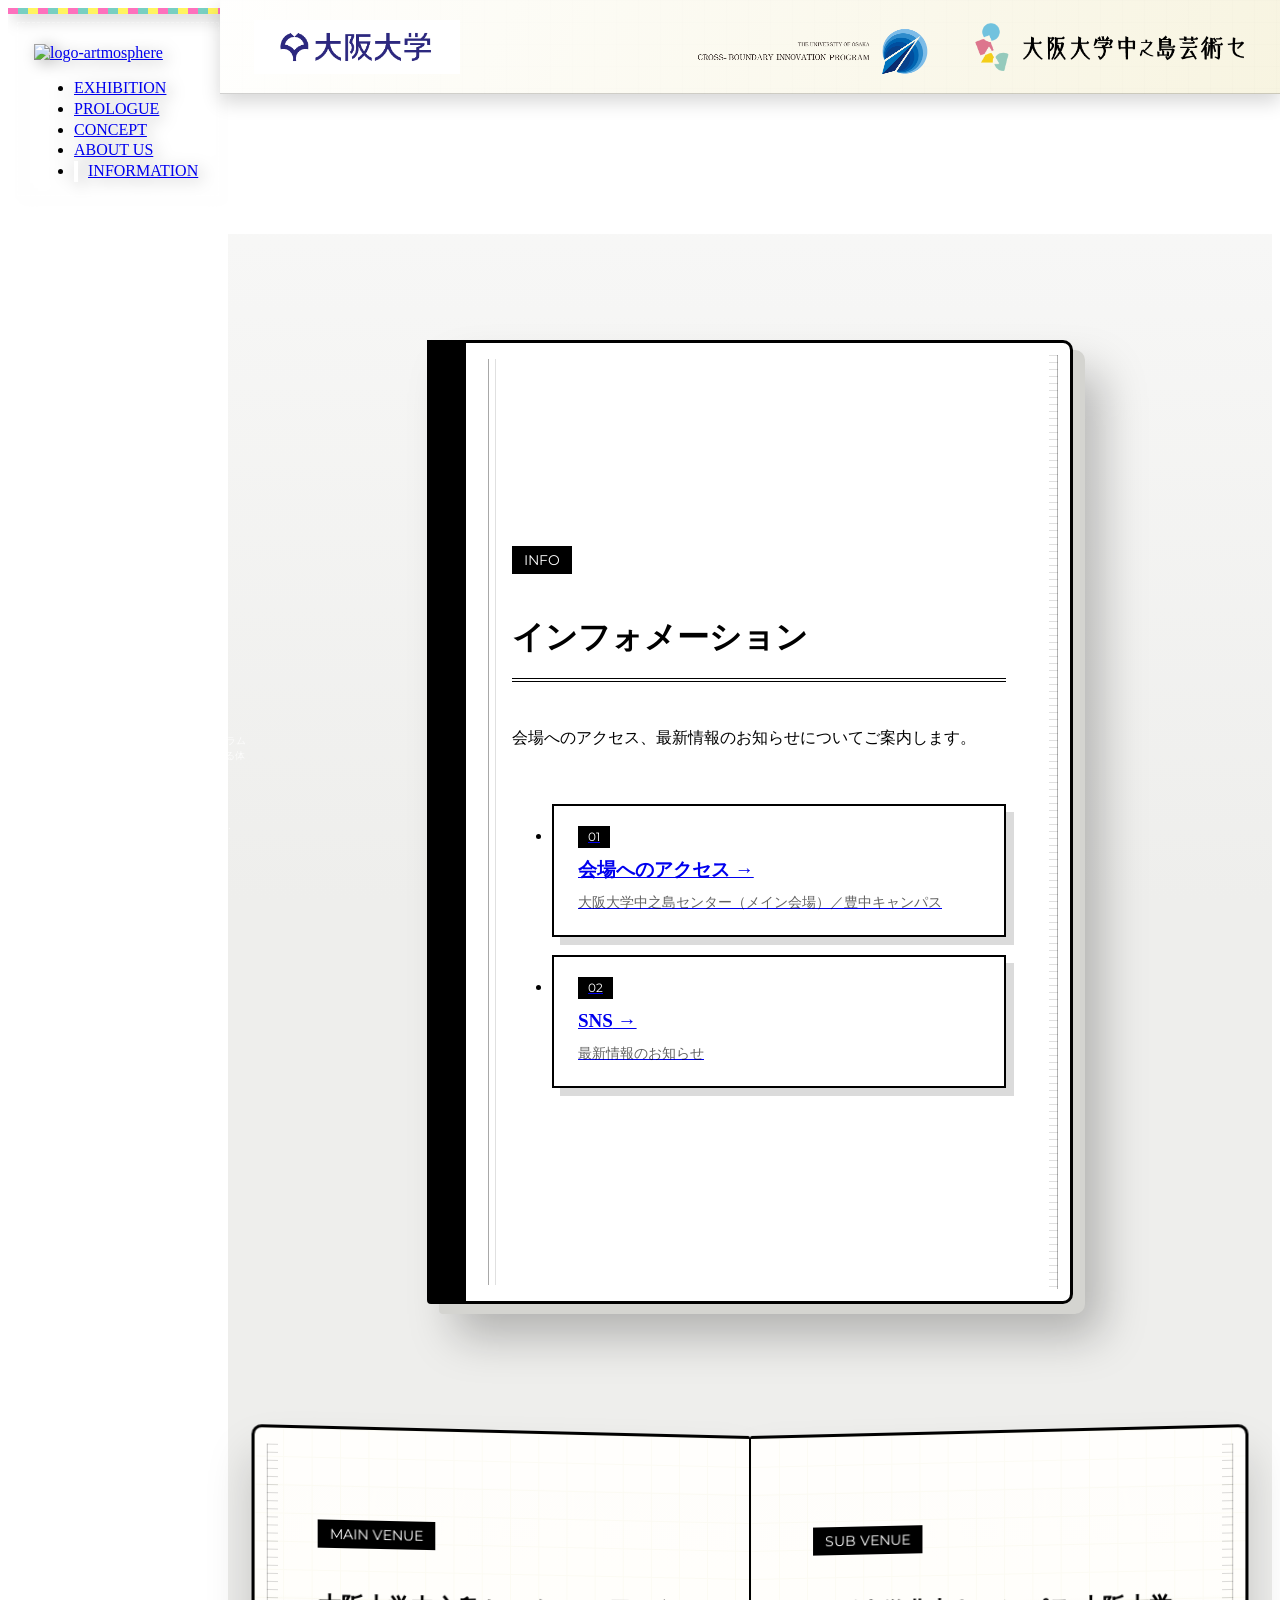
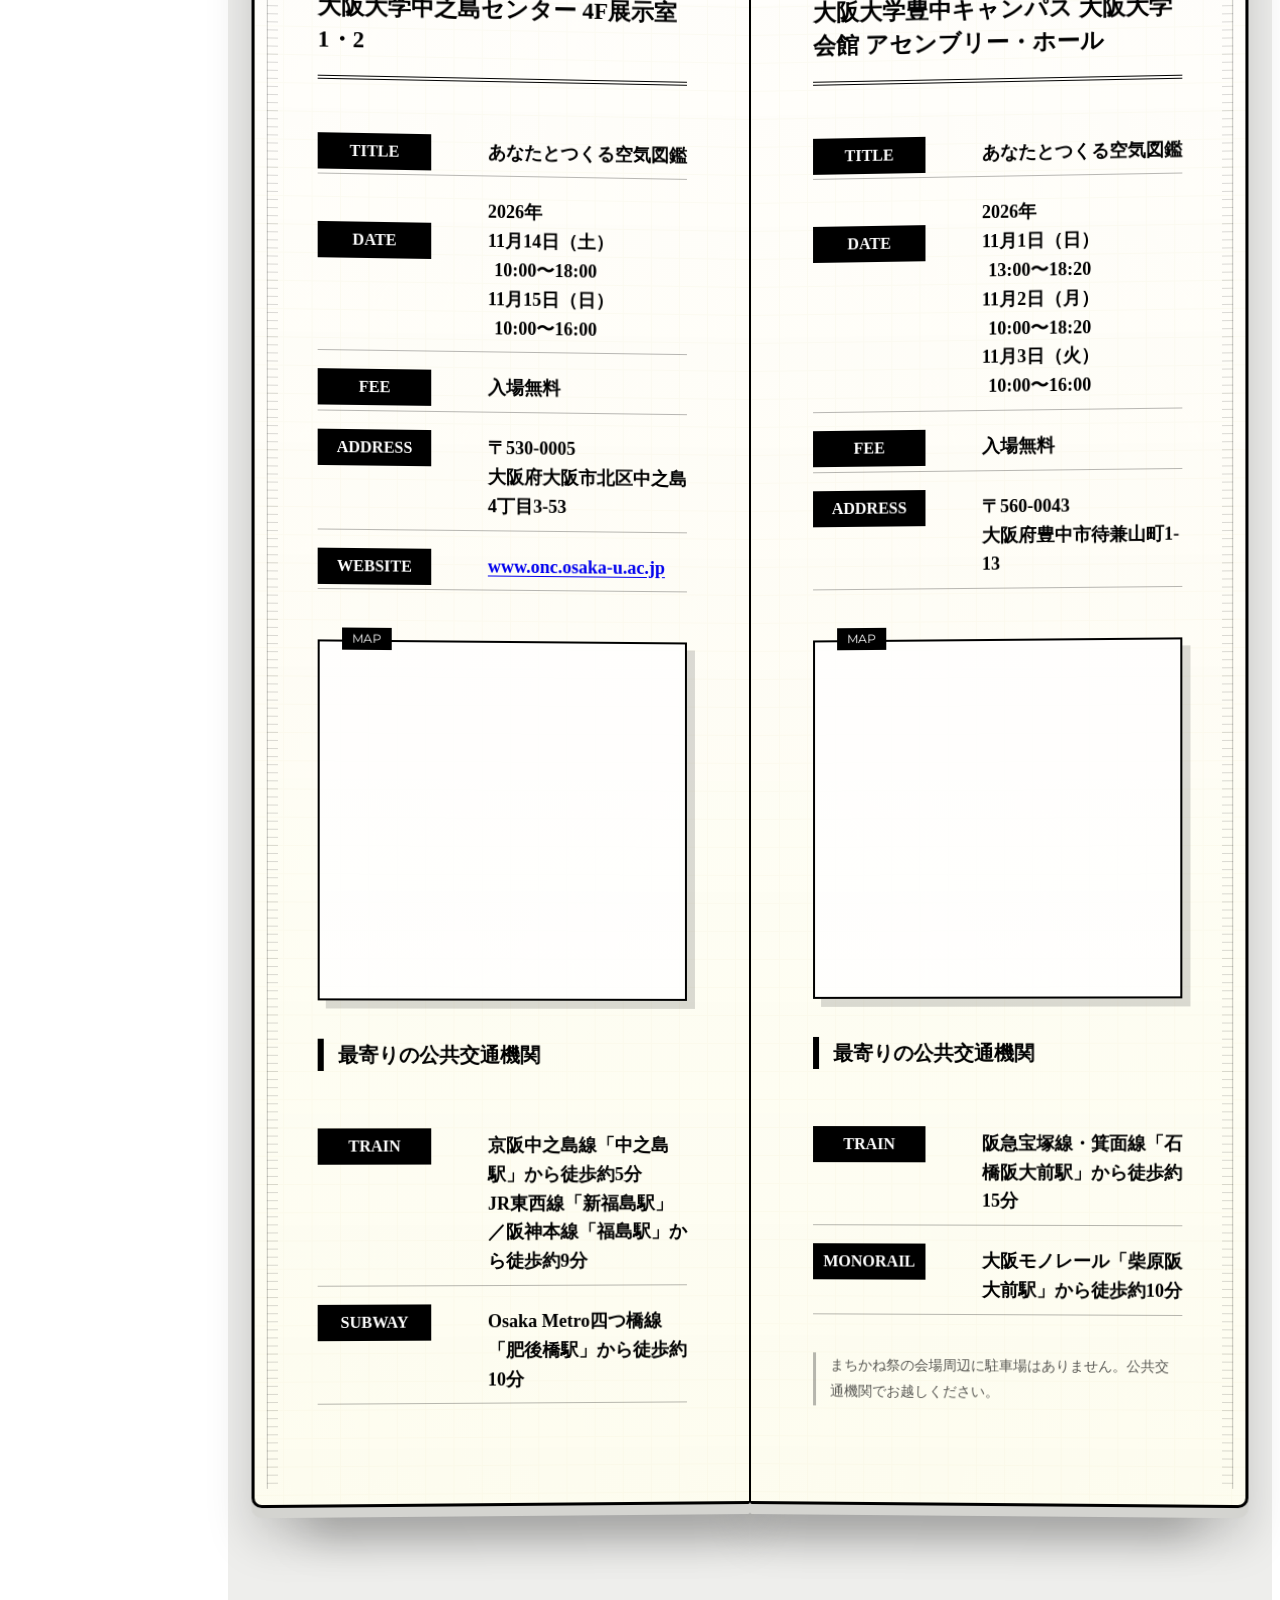
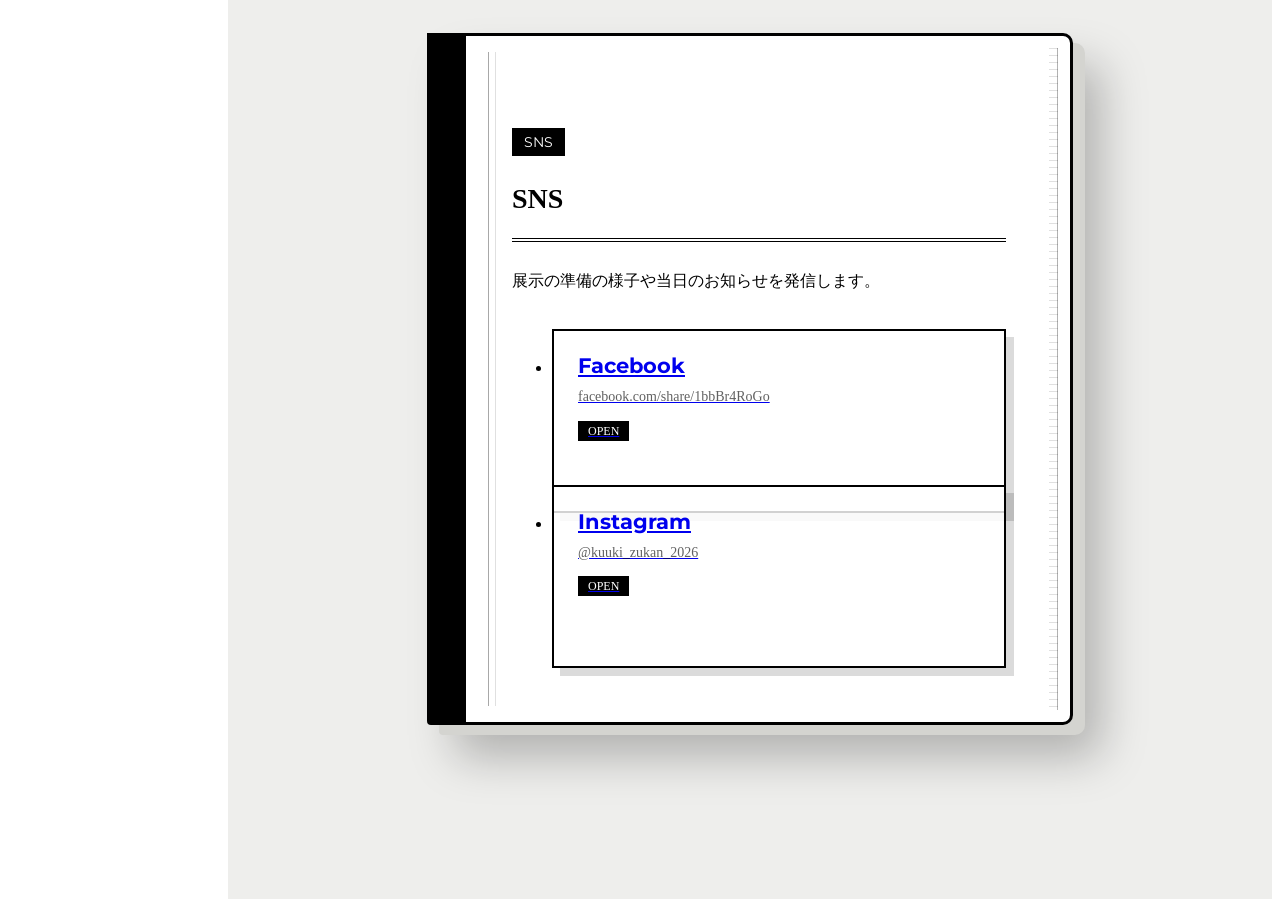
==== commit 52811b31: "Remove contact form and add analytics tags" ====
--- a/info.html
+++ b/info.html
@@ -5,7 +5,7 @@
     <head>
         <meta charset = "UTF-8">
         <title> あなたとつくる空気図鑑-インフォメーション-</title>
-        <meta name = "description" content = "グループ型企画支援『「空気」を観る体験の創造』で開催する展示会「あなたとつくる空気図鑑」告知用HPのインフォメーションページです。会場へのアクセス、SNS、お問い合わせをご案内します。">
+        <meta name = "description" content = "グループ型企画支援『「空気」を観る体験の創造』で開催する展示会「あなたとつくる空気図鑑」告知用HPのインフォメーションページです。会場へのアクセス、SNSをご案内します。">
         <meta name = "viewport" content = "width=device-width">
         <script src = "./js/mobile-menu.js" defer></script>
         <link href = "./css/common.css" rel = "stylesheet">
@@ -15,6 +15,16 @@
         <link rel = "preconnect" href = "https://fonts.gstatic.com" crossorigin>
         <link href = "https://fonts.googleapis.com/css2?family=Montserrat:wght@700&display=swap" rel = "stylesheet">
     </head>
+
+    <!-- Google tag (gtag.js) -->
+    <script async src="https://www.googletagmanager.com/gtag/js?id=G-WQ47SYFM02"></script>
+    <script>
+    window.dataLayer = window.dataLayer || [];
+    function gtag(){dataLayer.push(arguments);}
+    gtag('js', new Date());
+
+    gtag('config', 'G-WQ47SYFM02');
+    </script>
 
     <body>
         <header class = "header">
@@ -54,7 +64,7 @@
                 <div class = "book-page info-cover-page">
                     <p class = "page-label">INFO</p>
                     <h1 class = "book-heading">インフォメーション</h1>
-                    <p class = "book-text">会場へのアクセス、最新情報のお知らせ、お問い合わせについてご案内します。</p>
+                    <p class = "book-text">会場へのアクセス、最新情報のお知らせについてご案内します。</p>
                     <ul class = "info-index">
                         <li>
                             <a href = "#venue-nakanoshima">
@@ -68,13 +78,6 @@
                                 <span class = "info-index-label">02</span>
                                 <strong>SNS</strong>
                                 <em>最新情報のお知らせ</em>
-                            </a>
-                        </li>
-                        <li>
-                            <a href = "#contact">
-                                <span class = "info-index-label">03</span>
-                                <strong>お問い合わせ</strong>
-                                <em>展示内容に関するご相談</em>
                             </a>
                         </li>
                     </ul>
@@ -178,71 +181,26 @@
                     </div>
                 </article>
 
-                <article class = "book-spread contact-spread">
-                    <div class = "spread-page spread-page-left" id = "sns">
-                        <p class = "page-label">SNS</p>
-                        <h2 class = "book-heading">SNS</h2>
-                        <p class = "book-text">展示の準備の様子や当日のお知らせを発信します。</p>
-                        <ul class = "sns-list">
-                            <li>
-                                <a class = "sns-card" href = "https://www.facebook.com/share/1bbBr4RoGo/?mibextid=wwXIfr" target = "_blank" rel = "noopener noreferrer">
-                                    <span class = "sns-card-name">Facebook</span>
-                                    <span class = "sns-card-handle">facebook.com/share/1bbBr4RoGo</span>
-                                    <span class = "sns-card-state">OPEN</span>
-                                </a>
-                            </li>
-                            <li>
-                                <a class = "sns-card" href = "https://www.instagram.com/kuuki_zukan_2026?igsi=MXE4MHdqaWxiYTlwOA==" target = "_blank" rel = "noopener noreferrer">
-                                    <span class = "sns-card-name">Instagram</span>
-                                    <span class = "sns-card-handle">@kuuki_zukan_2026</span>
-                                    <span class = "sns-card-state">OPEN</span>
-                                </a>
-                            </li>
-                        </ul>
-                    </div>
-
-                    <div class = "spread-page spread-page-right" id = "contact">
-                        <p class = "page-label">CONTACT</p>
-                        <h2 class = "book-heading">お問い合わせ</h2>
-                        <p class = "book-text">展示の内容に関するご相談等は、こちらのフォームからお願いします。</p>
-
-                        <!-- TODO: 送信先が決まったら
-                             (1) <form> に action="送信先URL" method="post" を追加
-                             (2) 下の .form-notice と button の disabled を削除
-                             Google フォーム／Formspree などの外部サービスを使えば、
-                             サーバーを用意しなくても送信できるようになります。 -->
-                        <p class = "form-notice">
-                            <strong>このフォームはまだ送信できません。</strong>
-                            送信先の設定が完了するまでのあいだ、見た目の確認用として置いています。
-                        </p>
-
-                        <form class = "contact-form">
-                            <div class = "form-row">
-                                <label for = "contact-name">お名前<span class = "form-required">必須</span></label>
-                                <input id = "contact-name" name = "name" type = "text" autocomplete = "name" required disabled>
-                            </div>
-                            <div class = "form-row">
-                                <label for = "contact-email">メールアドレス<span class = "form-required">必須</span></label>
-                                <input id = "contact-email" name = "email" type = "email" autocomplete = "email" required disabled>
-                            </div>
-                            <div class = "form-row">
-                                <label for = "contact-topic">お問い合わせの種別</label>
-                                <select id = "contact-topic" name = "topic" disabled>
-                                    <option value = "exhibition">展示の内容について</option>
-                                    <option value = "press">取材・掲載について</option>
-                                    <option value = "other">その他</option>
-                                </select>
-                            </div>
-                            <div class = "form-row">
-                                <label for = "contact-body">お問い合わせ内容<span class = "form-required">必須</span></label>
-                                <textarea id = "contact-body" name = "body" rows = "7" required disabled></textarea>
-                            </div>
-                            <button class = "stamp-link form-submit" type = "submit" disabled>
-                                <span>SEND</span>
-                                <strong>送信する</strong>
-                            </button>
-                        </form>
-                    </div>
+                <article class = "book-page" id = "sns">
+                    <p class = "page-label">SNS</p>
+                    <h2 class = "book-heading">SNS</h2>
+                    <p class = "book-text">展示の準備の様子や当日のお知らせを発信します。</p>
+                    <ul class = "sns-list">
+                        <li>
+                            <a class = "sns-card" href = "https://www.facebook.com/share/1bbBr4RoGo/?mibextid=wwXIfr" target = "_blank" rel = "noopener noreferrer">
+                                <span class = "sns-card-name">Facebook</span>
+                                <span class = "sns-card-handle">facebook.com/share/1bbBr4RoGo</span>
+                                <span class = "sns-card-state">OPEN</span>
+                            </a>
+                        </li>
+                        <li>
+                            <a class = "sns-card" href = "https://www.instagram.com/kuuki_zukan_2026?igsi=MXE4MHdqaWxiYTlwOA==" target = "_blank" rel = "noopener noreferrer">
+                                <span class = "sns-card-name">Instagram</span>
+                                <span class = "sns-card-handle">@kuuki_zukan_2026</span>
+                                <span class = "sns-card-state">OPEN</span>
+                            </a>
+                        </li>
+                    </ul>
                 </article>
             </section>
         </main>
--- a/css/info.css
+++ b/css/info.css
@@ -1,7 +1,7 @@
 @charset "utf-8";
 
 /* ==========================================================
-   info.css — INFO ページ固有（会場 / SNS / お問い合わせ）
+   info.css — INFO ページ固有（会場 / SNS）
    レイアウトと部品は book.css を参照
    ========================================================== */
 
@@ -31,8 +31,7 @@
 }
 
 #venue-nakanoshima,
-#sns,
-#contact {
+#sns {
   scroll-margin-top: calc(var(--top-logo-bar-height) + 28px);
 }
 
@@ -198,108 +197,7 @@
 }
 
 /* ==========================================================
-   5. お問い合わせフォーム
-   ========================================================== */
-
-.form-notice {
-  margin-top: 26px;
-  padding: 16px 20px;
-  font-size: 14px;
-  line-height: 1.8;
-  background-color: rgba(255, 255, 255, 0.72);
-  border: 2px dashed var(--ink);
-}
-
-.form-notice strong {
-  display: block;
-}
-
-.contact-form {
-  margin-top: 28px;
-  display: grid;
-  gap: 22px;
-}
-
-.form-row {
-  display: grid;
-  gap: 8px;
-}
-
-.form-row label {
-  display: flex;
-  align-items: center;
-  gap: 10px;
-  font-size: 15px;
-  font-weight: bold;
-  line-height: 1.5;
-}
-
-.form-required {
-  padding: 3px 8px;
-  color: var(--paper);
-  background-color: var(--ink);
-  font-size: 11px;
-  line-height: 1;
-  font-weight: bold;
-}
-
-.form-row input,
-.form-row select,
-.form-row textarea {
-  width: 100%;
-  padding: 12px 14px;
-  font-family: inherit;
-  font-size: 16px;
-  line-height: 1.6;
-  color: inherit;
-  background-color: rgba(255, 255, 255, 0.86);
-  border: 2px solid var(--ink);
-  border-radius: 0;
-  appearance: none;
-}
-
-.form-row textarea {
-  resize: vertical;
-}
-
-.form-row input:focus,
-.form-row select:focus,
-.form-row textarea:focus {
-  outline: 3px solid var(--ink);
-  outline-offset: 2px;
-}
-
-.form-row input:disabled,
-.form-row select:disabled,
-.form-row textarea:disabled {
-  color: rgba(0, 0, 0, 0.4);
-  background-color: rgba(0, 0, 0, 0.05);
-  border-style: dashed;
-  cursor: not-allowed;
-}
-
-/* .stamp-link を button に流用しているので、ボタン既定の見た目を消す */
-.form-submit {
-  width: 100%;
-  font-family: inherit;
-  font-size: 16px;
-  cursor: pointer;
-}
-
-.form-submit:disabled {
-  background-color: rgba(0, 0, 0, 0.45);
-  border-color: rgba(0, 0, 0, 0.45);
-  box-shadow: none;
-  cursor: not-allowed;
-}
-
-.form-submit:disabled:hover {
-  transform: none;
-  box-shadow: none;
-}
-
-/* ==========================================================
-   6. レスポンシブ（book.css と同じ 900 → 520 → 700 の順）
+   5. レスポンシブ（book.css と同じ 900 → 520 → 700 の順）
    ========================================================== */
 
 @media (max-width: 900px) {
@@ -364,14 +262,6 @@
   .sns-card-name {
     font-size: 18px;
   }
-
-  .contact-form {
-    gap: 18px;
-  }
-
-  .form-notice {
-    font-size: 13px;
-  }
 }
 
 @media (max-width: 700px) {
